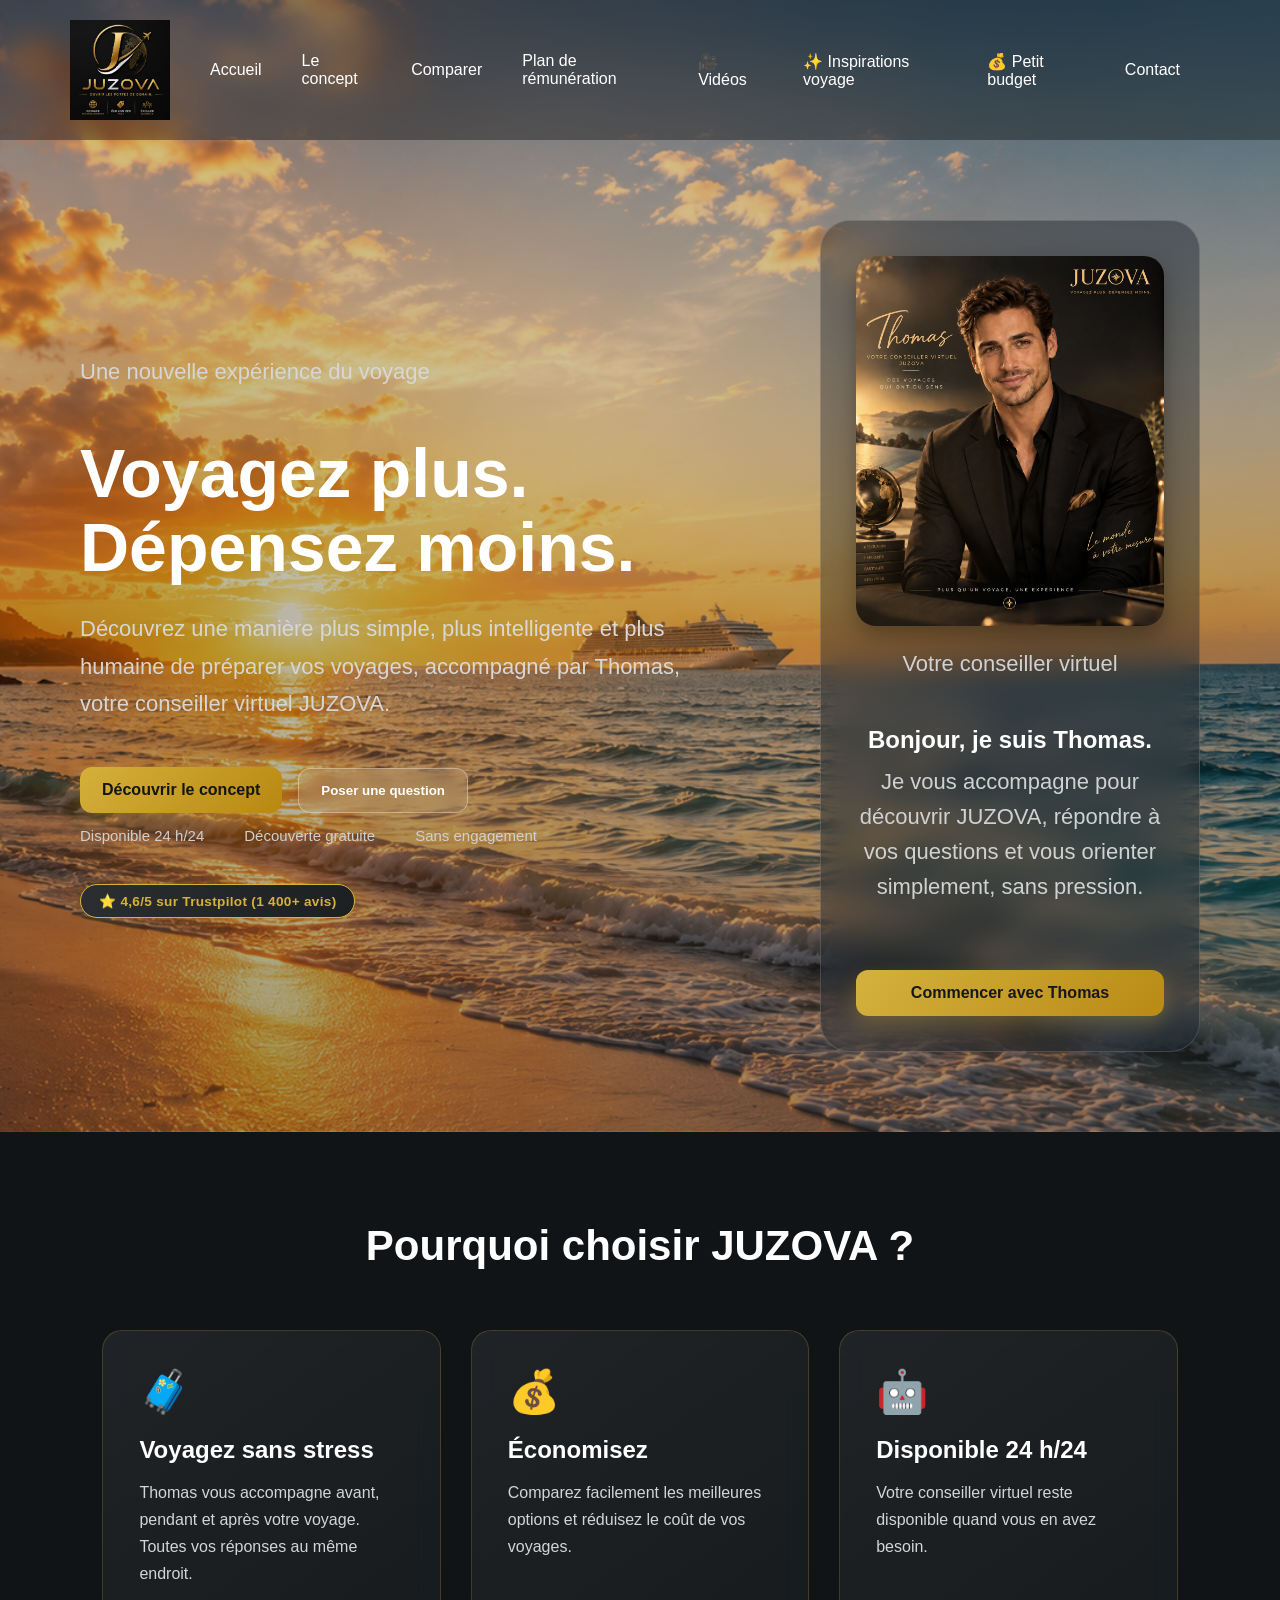
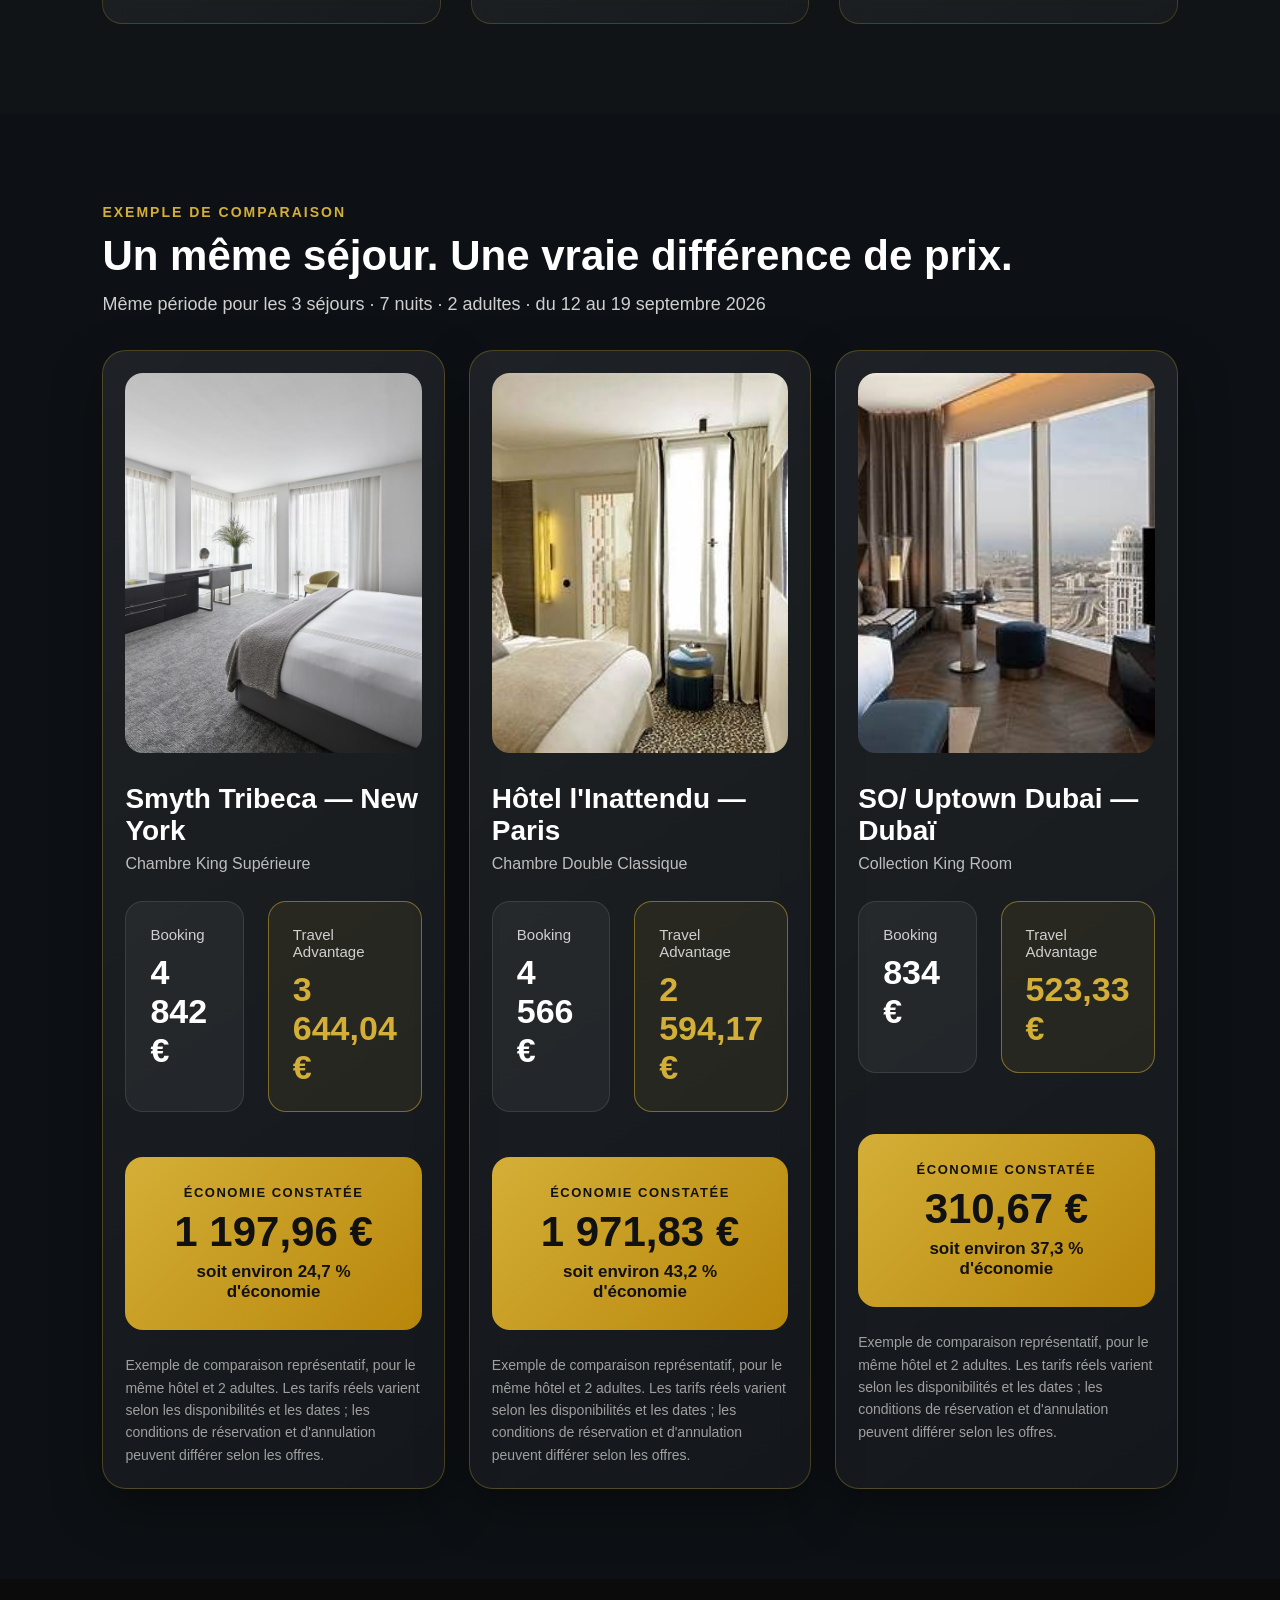
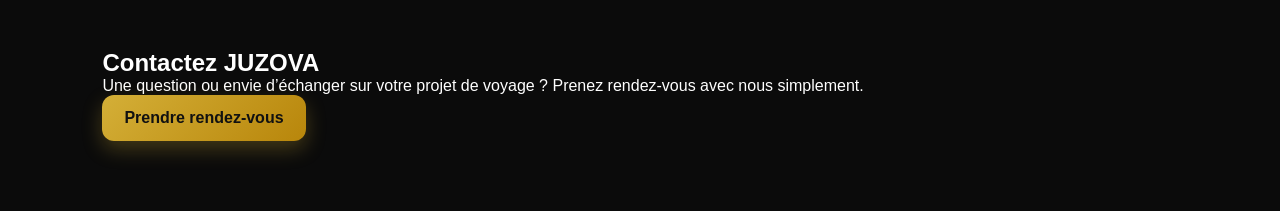
==== landing-page/index.html @ 667b7d68 "Ajout des balises Open Graph pour l'apercu de partage Facebook" ====
<!DOCTYPE html>
<html lang="fr">
<head>
    <!-- Google tag (gtag.js) -->
<script async src="https://www.googletagmanager.com/gtag/js?id=G-Z3J2927ZEP"></script>
<script>
  window.dataLayer = window.dataLayer || [];
  function gtag(){dataLayer.push(arguments);}
  gtag('js', new Date());

  gtag('config', 'G-DHFM094N8D');
</script>
    <meta charset="UTF-8">
    <meta name="viewport" content="width=device-width, initial-scale=1.0">

    <title>JUZOVA — Voyagez plus, dépensez moins</title>

    <meta
        name="description"
        content="Découvrez une nouvelle façon de voyager avec JUZOVA et Thomas, votre conseiller virtuel."
    >

    <!-- Aperçu de partage (Facebook, WhatsApp, Messenger...) -->
    <meta property="og:type" content="website">
    <meta property="og:title" content="JUZOVA — Voyagez plus, dépensez moins">
    <meta property="og:description" content="Découvrez une nouvelle façon de voyager avec JUZOVA et Thomas, votre conseiller virtuel.">
    <meta property="og:url" content="https://vincent-juzova-oss.github.io/juzova-landing/landing-page/">
    <meta property="og:image" content="https://vincent-juzova-oss.github.io/juzova-landing/landing-page/thomas.png">
    <meta property="og:image:width" content="1145">
    <meta property="og:image:height" content="1374">
    <meta property="og:locale" content="fr_FR">
    <meta name="twitter:card" content="summary_large_image">
    <meta name="twitter:title" content="JUZOVA — Voyagez plus, dépensez moins">
    <meta name="twitter:description" content="Découvrez une nouvelle façon de voyager avec JUZOVA et Thomas, votre conseiller virtuel.">
    <meta name="twitter:image" content="https://vincent-juzova-oss.github.io/juzova-landing/landing-page/thomas.png">

    <link rel="stylesheet" href="style.css">
    
</head>

<body>

    <header class="hero">

        <div class="hero-overlay"></div>

       <nav class="navigation">
    <a class="brand" href="#" aria-label="Accueil JUZOVA">
        <img
            src="JUZO LOGO OFFICIEL.png"
            alt="Logo JUZOVA"
            class="brand-logo"
        >
    </a>

      
<ul class="nav-links">
    <li><a href="#">Accueil</a></li>
    <li><a href="#concept">Le concept</a></li>
    <li><a href="#comparatif">Comparer</a></li>
    <li>
<a href="#" id="open-remuneration">
    Plan de rémunération
</a>
    </li>
    <li>
    <a href="#" id="open-videos">
        🎥 Vidéos
    </a>
</li>
<li>
    <a href="#" id="open-inspirations">
        ✨ Inspirations voyage
    </a>
</li>
<li>
    <a href="#" id="open-petit-budget">
        💰 Petit budget
    </a>
</li>
    <li><a href="#contact">Contact</a></li>
</ul>
   
</nav>

        <main class="hero-content">

            <section class="hero-copy">
                <p class="eyebrow">Une nouvelle expérience du voyage</p>

                <h1>
                    Voyagez plus.
                    <span>Dépensez moins.</span>
                </h1>

                <p class="hero-description">
                    Découvrez une manière plus simple, plus intelligente et plus
                    humaine de préparer vos voyages, accompagné par Thomas,
                    votre conseiller virtuel JUZOVA.
                </p>

                <div class="hero-actions">
    <a href="#concept" class="button button-primary">
        Découvrir le concept
    </a>

    <button class="button button-secondary" id="open-agentova-question" type="button">
        Poser une question
    </button>
</div>
                <div class="trust-row">
                    <span>Disponible 24 h/24</span>
                    <span>Découverte gratuite</span>
                    <span>Sans engagement</span>
                    <a href="https://fr.trustpilot.com/review/mwrlife.com" target="_blank" rel="noopener" class="trustpilot-badge">⭐ 4,6/5 sur Trustpilot (1 400+ avis)</a>
                </div>
            </section>

            <aside class="thomas-card" aria-label="Présentation de Thomas">
                <div class="thomas-visual">
    <img src="thomas.png" alt="Thomas" class="thomas-photo">
</div>

                <div class="thomas-message">
                    <p class="thomas-label">Votre conseiller virtuel</p>

                    <h2>Bonjour, je suis Thomas.</h2>

                    <p>
                        Je vous accompagne pour découvrir JUZOVA, répondre à vos
                        questions et vous orienter simplement, sans pression.
                    </p>

                    <button class="thomas-button" id="open-agentova" type="button">
                        Commencer avec Thomas
                    </button>
                </div>
            </aside>

        </main>

        
       

    </header>

    <section id="decouverte" class="intro-section">
       <section class="features" id="concept">

    <h2>Pourquoi choisir JUZOVA&nbsp;?</h2>

    <div class="features-grid">

        <div class="feature-card">
            <div class="feature-icon">🧳</div>
            <h3>Voyagez sans stress</h3>
            <p>
                Thomas vous accompagne avant, pendant et après votre voyage.
                Toutes vos réponses au même endroit.
            </p>
        </div>

        <div class="feature-card">
            <div class="feature-icon">💰</div>
            <h3>Économisez</h3>
            <p>
                Comparez facilement les meilleures options
                et réduisez le coût de vos voyages.
            </p>
        </div>

        <div class="feature-card">
            <div class="feature-icon">🤖</div>
            <h3>Disponible 24 h/24</h3>
            <p>
                Votre conseiller virtuel reste disponible
                quand vous en avez besoin.
            </p>
        </div>

    </div>

</section>
    </section>

    <div class="thomas-panel" id="thomas-panel" aria-hidden="true">
        <button class="panel-close" type="button" data-close-thomas aria-label="Fermer">
            ×
        </button>

        <p class="thomas-label">Thomas · Conseiller virtuel JUZOVA</p>

        <h2>Comment puis-je vous aider ?</h2>

        <p>
            Posez votre question à Thomas, votre conseiller virtuel JUZOVA.
            Il vous répond en direct, 24 h/24, sans engagement.
        </p>

        <button class="quick-question" id="question-fonctionnement" type="button">
    Comment fonctionne JUZOVA ?
</button>

        <button class="quick-question" type="button">
            Quels sont les avantages ?
        </button>

        <button class="quick-question" type="button">
            Est-ce fait pour moi ?
        </button>
        
    </div>

    
<div class="panel-backdrop" id="panel-backdrop"></div>
<div class="thomas-workspace"></div>
<div id="agentova-chat" class="agentova-chat">
    <button id="close-agentova-chat" type="button" aria-label="Fermer le chat">×</button>
    <iframe
        src="https://widget.agentova.ai/embed/4d4d9cd8-e972-4777-a051-7121526e38db"
        title="Thomas - Conseiller JUZOVA">
    </iframe>
    

<!-- Zone d'affichage des supports visuels de Thomas -->
 <!-- Bouton support visuel Voyage -->
  <button id="show-grossiste" class="thomas-slide-trigger" type="button">
    👁 Voir l’illustration
</button>
</div>

<div id="thomas-visual" class="thomas-slide-modal">
    <button id="close-thomas-visual" type="button" aria-label="Fermer l'image">×</button>
    <img id="thomas-visual-image" src="" alt="Support visuel présenté par Thomas">
    <div id="thomas-visual-caption" class="thomas-visual-caption"></div>
    <a id="inclus-pdf-link"
   class="inclus-pdf-link"
   href="credits_voyage_points_fidelite.pdf"
   target="_blank"
   rel="noopener">
   📄 Document officiel : Points fidélité & Crédits Voyage
</a>
    <div class="thomas-visual-nav">
    <button id="thomas-visual-prev" type="button">← Précédent</button>
    <span id="thomas-visual-counter">1 / 5</span>
     <button id="thomas-visual-next" type="button">Suivant →</button>
    <div class="thomas-visual-categories">
    <button id="slides-voyage" type="button">✈️ Voyage</button>
    <button id="slides-revenus" type="button">💰 Revenus</button>
    <button id="slides-inclus" type="button">📦 Ce qui est inclus</button>
</div>
    <div id="thomas-visual-dots" class="thomas-visual-dots">
    <button class="dot active" type="button" data-slide-index="0">1</button>
<button class="dot" type="button" data-slide-index="1">2</button>
<button class="dot" type="button" data-slide-index="2">3</button>
<button class="dot" type="button" data-slide-index="3">4</button>
<button class="dot" type="button" data-slide-index="4">5</button>
<button class="dot" type="button" data-slide-index="5">6</button>
<button class="dot" type="button" data-slide-index="6">7</button>
<button class="dot" type="button" data-slide-index="7">8</button>
<button class="dot" type="button" data-slide-index="8">9</button>
<button class="dot" type="button" data-slide-index="9">10</button>
<button class="dot" type="button" data-slide-index="10">11</button>
<button class="dot" type="button" data-slide-index="11">12</button>
</div>
   
</div>
</div>

</div> <!-- fin thomas-workspace -->

<section id="comparatif" class="comparison-section">
    <div class="comparison-container">

        <p class="comparison-kicker">EXEMPLE DE COMPARAISON</p>
        <h2>Un même séjour. Une vraie différence de prix.</h2>
        <p class="comparison-intro">
 Même période pour les 3 séjours · 7 nuits · 2 adultes · du 12 au 19 septembre 2026
        </p>
<div class="comparison-grid">
        <div class="comparison-card">
<img src="smtyh-tribeca-hd.jpg" alt="Chambre Superior King du Smyth Tribeca à New York" class="comparison-image">
            <div class="comparison-hotel">
                <h3>Smyth Tribeca — New York</h3>
                <p>Chambre King Supérieure</p>
            </div>

            <div class="comparison-prices">

                <div class="price-box">
                    <span>Booking</span>
                    <strong>4 842 €</strong>
                </div>

                <div class="price-box travel-advantage">
                    <span>Travel Advantage</span>
                    <strong>3 644,04 €</strong>
                </div>

            </div>

            <div class="comparison-saving">
                <span>ÉCONOMIE CONSTATÉE</span>
                <strong>1 197,96 €</strong>
                <p>soit environ 24,7 % d'économie</p>
            </div>

            <p class="comparison-note">
                Exemple de comparaison représentatif, pour le même hôtel et
                2 adultes. Les tarifs réels varient selon les disponibilités
                et les dates ; les conditions de réservation et d'annulation
                peuvent différer selon les offres.
            </p>

        </div>
        <div class="comparison-card">
<img src="hotel-inattendu-paris.jpg" alt="Chambre Double Classique de l'Hôtel l'Inattendu à Paris" class="comparison-image">
            <div class="comparison-hotel">
                <h3>Hôtel l'Inattendu — Paris</h3>
<p>Chambre Double Classique</p>
            </div>

            <div class="comparison-prices">

                <div class="price-box">
                    <span>Booking</span>
                    <strong>4 566 €</strong>
                </div>

                <div class="price-box travel-advantage">
                    <span>Travel Advantage</span>
                    <strong>2 594,17 €</strong>
                </div>

            </div>

            <div class="comparison-saving">
                <span>ÉCONOMIE CONSTATÉE</span>
                <strong>1 971,83 €</strong>
<p>soit environ 43,2 % d'économie</p>
            </div>

            <p class="comparison-note">
                Exemple de comparaison représentatif, pour le même hôtel et
                2 adultes. Les tarifs réels varient selon les disponibilités
                et les dates ; les conditions de réservation et d'annulation
                peuvent différer selon les offres.
            </p>

        </div>
    
    <div class="comparison-card">

            <div class="comparison-hotel">
                <img src="so-uptown-dubai.jpg" alt="Collection King Room du SO/ Uptown Dubai à Dubaï" class="comparison-image">
            <h3>SO/ Uptown Dubai — Dubaï</h3>
<p>Collection King Room</p>
            </div>

            <div class="comparison-prices">

                <div class="price-box">
                    <span>Booking</span>
                    <strong>834 €</strong>
                </div>

                <div class="price-box travel-advantage">
                    <span>Travel Advantage</span>
                    <strong>523,33 €</strong>
                </div>

            </div>

            <div class="comparison-saving">
                <span>ÉCONOMIE CONSTATÉE</span>
                <strong>310,67 €</strong>
<p>soit environ 37,3 % d'économie</p>
            </div>

            <p class="comparison-note">
                Exemple de comparaison représentatif, pour le même hôtel et
                2 adultes. Les tarifs réels varient selon les disponibilités
                et les dates ; les conditions de réservation et d'annulation
                peuvent différer selon les offres.
            </p>

        </div>
        </div>
</section>
<section id="contact" class="contact-section">
    <h2>Contactez JUZOVA</h2>

    <p>
        Une question ou envie d’échanger sur votre projet de voyage ?
        Prenez rendez-vous avec nous simplement.
    </p>

    <a href="https://calendar.app.google/DG9ZLn327Crxk7m77"
   class="button button-primary"
   target="_blank">
    Prendre rendez-vous
</a>
    
    
</section>
<!-- Fenêtre Plan de rémunération -->
<div id="remuneration-modal" class="remuneration-modal">
    <div class="remuneration-window">

        <button
            id="close-remuneration"
            class="remuneration-close"
            type="button"
            aria-label="Fermer le plan de rémunération">
            ×
        </button>

        <iframe
            src="plan-remuneration.pdf"
            title="Plan de rémunération JUZOVA">
        </iframe>

    </div>
</div>
<!-- Fenêtre Vidéos -->
<div id="videos-modal" class="videos-modal">
    <div class="videos-window">

        <button
            id="close-videos"
            class="videos-close"
            type="button"
            aria-label="Fermer les vidéos">
            ×
        </button>

        <h2>🎥 Vidéos</h2>
        
<p class="videos-intro">
    Vous préférez découvrir notre univers en vidéo ?
    Retrouvez ici plusieurs présentations pour mieux comprendre
    JUZOVA, Travel Advantage et les différentes possibilités proposées.
</p>
     <div class="videos-content">

<div class="video-cards">

   <div class="video-card-choice"
     onclick="window.open('https://www.m6.fr/un-jour-un-doc-p_22196/les-nouveaux-rois-des-vacances-a-prix-casses-c_13173486', '_blank')">

    <div class="video-thumbnail">
        ▶
    </div>

    <h3>📺 Reportage M6 – Les nouveaux rois des vacances à prix cassés</h3>

    <p>
        Découvrez le reportage officiel consacré notamment à Travel Advantage.<br><br>
        <strong>Passages à regarder :</strong><br>
        ⏱️ 4:30 → 9:00<br>
        ⏱️ 17:00 → 23:00<br>
        ⏱️ 30:30 → 35:20<br><br>
        ▶ Cliquez ici pour voir le reportage officiel sur M6+
    </p>

</div>

    <div class="video-card-choice youtube-card" data-youtube="L9Ee-eUuf28">

        <div class="video-thumbnail">
            ▶
        </div>

        <h3>👤 MWR Life — Travel Advantage par Vincent</h3>

        <p>
            Découvrez MWR Life, Travel Advantage
            et le concept présenté par Vincent.
        </p>

    </div>
    <div class="video-card-choice youtube-card"
     data-youtube="eQ6_47xeXMw">

    <div class="video-thumbnail">
        ▶
    </div>

    <h3>📺 Travel Advantage sur BFM Business</h3>

    <p>
        Découvrez Travel Advantage présenté sur BFM Business
        par notre vice-président français.
    </p>

    

</div>

</div>

</div>

    </div>
</div>

<!-- =========================
     FENÊTRE INSPIRATIONS VOYAGE
========================= -->

<div id="inspirations-modal" class="inspirations-modal">

    <div class="inspirations-window">

        <button
            id="close-inspirations"
            class="inspirations-close"
            type="button"
            aria-label="Fermer les inspirations">
            ×
        </button>

        <h2>✨ Inspirations voyage <span class="inspirations-prix-info">— Tous les prix sont pour 2 personnes</span></h2>

        <p class="inspirations-intro">
            Et si votre prochain voyage commençait ici ?
            Découvrez des destinations d'exception et imaginez
            jusqu'où vos prochaines vacances pourraient vous emmener.
            <br><em>Exemples de comparaisons représentatifs ; les tarifs réels varient selon les disponibilités et les dates.</em>
        </p>

        <div class="inspirations-content">

            <div class="destinations-grid">
              <div class="destination-card">

    <img
        src="bali-padma-resort.jpg"
        alt="Padma Resort Ubud à Bali"
        class="destination-image"
    >

    <div class="destination-info">

        <h3>🌴 Bali — Indonésie</h3>

        <h4>Padma Resort Ubud ★★★★★</h4>

        <p class="comparison-dates">
            7 nuits • 2 adultes • 12 au 19 septembre 2026
        </p>

        <div class="price-comparison">

            <div class="public-price">
                <span>Booking</span>
                <strong>2 173 €</strong>
            </div>

            <div class="member-price">
                <span>Travel Advantage</span>
                <strong>1 882,13 €</strong>
            </div>

        </div>

        <div class="saving">
            ✨ Vous économisez
            <strong>290,87 €</strong>
            <span>soit 13,4 %</span>
        </div>

    </div>

</div>
              <div class="destination-card">

    <img
        src="cancun-occidental-tucancun.jpg"
       alt="Occidental Tucancún All Inclusive à Cancún"
        class="destination-image"
    >

    <div class="destination-info">

        <h3>🌴 Cancún — Mexique</h3>

       <h4>Occidental Tucancún All Inclusive ★★★★</h4>

        <p class="comparison-dates">
            7 nuits • 2 adultes • 12 au 19 septembre 2026
        </p>

        <div class="price-comparison">

            <div class="public-price">
                <span>Booking</span>
                <strong>2 496 €</strong>
            </div>

            <div class="member-price">
                <span>Travel Advantage</span>
                <strong>1 534,06 €</strong>
            </div>

        </div>

        <div class="saving">
            ✨ Vous économisez
            <strong>961,94 €</strong>
            <span>soit 38,5 %</span>
        </div>

    </div>

</div>
   <div class="destination-card">

    <img
        src="ibiza-thb-ocean-beach.jpg"
       alt="THB Ocean Beach Adults Only à Ibiza"
        class="destination-image"
    >

    <div class="destination-info">

        <h3>🌴 Ibiza — Espagne</h3>

       <h4>THB Ocean Beach — Adults Only ★★★★</h4>

        <p class="comparison-dates">
            7 nuits • 2 adultes • 12 au 19 septembre 2026
        </p>

        <div class="price-comparison">

            <div class="public-price">
                <span>Booking</span>
                <strong>2 360 €</strong>
            </div>

            <div class="member-price">
                <span>Travel Advantage</span>
                <strong>1 922,05 €</strong>
            </div>

        </div>

        <div class="saving">
            ✨ Vous économisez
            <strong>437,95 €</strong>
<span>soit 18,6 %</span>
        </div>

    </div>

</div>
<div class="destination-card">

    <img
       src="istanbul-glk-premier.jpg"
       alt="GLK PREMIER Regency Suites & Spa à Istanbul"
        class="destination-image"
    >

    <div class="destination-info">

      <h3>🕌 Istanbul — Turquie</h3>
       
<h4>GLK PREMIER Regency Suites & Spa — Special Class</h4>
        <p class="comparison-dates">
            7 nuits • 2 adultes • 12 au 19 septembre 2026
        </p>

        <div class="price-comparison">

            <div class="public-price">
                <span>Booking</span>
                <strong>4 638 €</strong>
            </div>

            <div class="member-price">
                <span>Travel Advantage</span>
                <strong>1 452,06 €</strong>
            </div>

        </div>

        <div class="saving">
            ✨ Vous économisez
            <strong>3 185,94 €</strong>
<span>soit 68,7 %</span>
        </div>

    </div>

</div>

<div class="destination-card">

    <img
       src="maldives-barefoot-eco.jpg"
       alt="The Barefoot Eco Hotel aux Maldives"
        class="destination-image"
    >

    <div class="destination-info">

      <h3>🏝️ Maldives</h3>
       
<h4>The Barefoot Eco Hotel ★★★★</h4>
        <p class="comparison-dates">
            7 nuits • 2 adultes • 12 au 19 septembre 2026
        </p>

        <div class="price-comparison">

            <div class="public-price">
                <span>Booking</span>
                <strong>1 725 €</strong>
            </div>

            <div class="member-price">
                <span>Travel Advantage</span>
                <strong>751,02 €</strong>
            </div>

        </div>

        <div class="saving">
            ✨ Vous économisez
            <strong>973,98 €</strong>
<span>soit 56,5 %</span>
        </div>

    </div>

</div>
<div class="destination-card">

    <img
      src="marrakech-dar-anika.jpg"
       alt="Riad Dar Anika à Marrakech"
        class="destination-image"
    >

    <div class="destination-info">

      <h3>🌴 Marrakech — Maroc</h3>
       
<h4>Riad Dar Anika ★★★★★</h4>
        <p class="comparison-dates">
            7 nuits • 2 adultes • 12 au 19 septembre 2026
        </p>

        <div class="price-comparison">

            <div class="public-price">
                <span>Booking</span>
                <strong>2 359 €</strong>
            </div>

            <div class="member-price">
                <span>Travel Advantage</span>
                <strong>1 545,06 €</strong>
            </div>

        </div>

        <div class="saving">
            ✨ Vous économisez
            <strong>813,94 €</strong>
<span>soit 34,5 %</span>
        </div>

    </div>

</div>
<div class="destination-card">

    <img
      src="miami-andaz.jpg"
       alt="Andaz Miami Beach Resort & Spa"
        class="destination-image"
    >

    <div class="destination-info">

      <h3>🌴 Miami — États-Unis</h3>
       
<h4>Andaz Miami Beach Resort & Spa ★★★★★</h4>
        <p class="comparison-dates">
            7 nuits • 2 adultes • 12 au 19 septembre 2026
        </p>

        <div class="price-comparison">

            <div class="public-price">
                <span>Booking</span>
                <strong>2 818 €</strong>
            </div>

            <div class="member-price">
                <span>Travel Advantage</span>
                <strong>1 282,06 €</strong>
            </div>

        </div>

        <div class="saving">
            ✨ Vous économisez
            <strong>1 535,94 €</strong>
    <span>soit 54,5 %</span>
        </div>

    </div>

</div>
<div class="destination-card">

    <img
     
    src="mykonos-pelican-bay-hotel.jpg"
    alt="Pelican Bay Hotel Mykonos"
    class="destination-image"
>

    <div class="destination-info">

      <h3>🏝️ Mykonos — Grèce</h3>
       
<h4>Pelican Bay Hotel ★★★★</h4>
        <p class="comparison-dates">
            7 nuits • 2 adultes • 12 au 19 septembre 2026
        </p>

        <div class="price-comparison">

            <div class="public-price">
                <span>Booking</span>
                <strong>2 175 €</strong>
            </div>

            <div class="member-price">
                <span>Travel Advantage</span>
                <strong>1 282,05 €</strong>
            </div>

        </div>

        <div class="saving">
            ✨ Vous économisez
            <strong>892,95 €</strong>
    <span>soit 41,1 %</span>
        </div>

    </div>

</div>
<div class="destination-card">

    <img
     
   src="santorin-horizon-resort.jpg"
    alt="Horizon Resort Santorin"
    class="destination-image"
>

    <div class="destination-info">

      <h3>🏝️ Santorin — Grèce</h3>
       
<h4>Horizon Resort ★★★</h4>
        <p class="comparison-dates">
            7 nuits • 2 adultes • 12 au 19 septembre 2026
        </p>

        <div class="price-comparison">

            <div class="public-price">
                <span>Booking</span>
                <strong>1 065 €</strong>
            </div>

            <div class="member-price">
                <span>Travel Advantage</span>
                <strong>531,02 €</strong>
            </div>

        </div>

        <div class="saving">
            ✨ Vous économisez
            <strong>533,98 €</strong>
<span>soit 50,1 %</span>
        </div>

    </div>

</div>
<div class="destination-card">

    <img
     
   src="seychelles-savoy.jpg"
    alt="Savoy Seychelles Resort & Spa à Beau Vallon, Mahé"

    class="destination-image"
>

    <div class="destination-info">

      <h3>🌴 Seychelles – Beau Vallon</h3>
       
<h4>Savoy Seychelles Resort & Spa ★★★★★</h4>
        <p class="comparison-dates">
            7 nuits • 2 adultes • 12 au 19 septembre 2026
        </p>

        <div class="price-comparison">

            <div class="public-price">
                <span>Booking</span>
                <strong> 3 276 €</strong>
            </div>

            <div class="member-price">
                <span>Travel Advantage</span>
                <strong>2 540,06 €</strong>
            </div>

        </div>

        <div class="saving">
            ✨ Vous économisez
            <strong>735,94 €</strong>
<span>soit 22,5 %</span>
        </div>

    </div>

</div>
<div class="destination-card">

    <img
     
   src="sydney-ovolo-woolloomooloo.jpg"
alt="Ovolo Sydney Woolloomooloo, a Wyndham Hotel à Sydney en Australie"

    class="destination-image"
>

    <div class="destination-info">

      <h3> 🌴 Sydney – Australie</h3>
       
<h4>Ovolo Sydney Woolloomooloo, a Wyndham Hotel ★★★★★</h4>
        <p class="comparison-dates">
            7 nuits • 2 adultes • 12 au 19 septembre 2026
        </p>

        <div class="price-comparison">

            <div class="public-price">
                <span>Booking</span>
                <strong> 2 256 €</strong>
            </div>

            <div class="member-price">
                <span>Travel Advantage</span>
                <strong>1 649,05 €</strong>
            </div>

        </div>

        <div class="saving">
            ✨ Vous économisez
            <strong>606,95 €</strong>
<span>soit 26,9 %</span>
        </div>

    </div>

</div>
<div class="destination-card">

    <img
     
  src="phuket-dinso-resort.jpg"
alt="Dinso Resort & Villas Phuket, Vignette Collection by IHG à Patong, Phuket"


    class="destination-image"
>

    <div class="destination-info">

      <h3>🌴 Phuket – Thaïlande</h3>
       
<h4>Dinso Resort & Villas Phuket, Vignette Collection by IHG ★★★★★</h4>
        <p class="comparison-dates">
            7 nuits • 2 adultes • 12 au 19 septembre 2026
        </p>

        <div class="price-comparison">

            <div class="public-price">
                <span>Booking</span>
                <strong> 1 708 €</strong>
            </div>

            <div class="member-price">
                <span>Travel Advantage</span>
                <strong>1 228,06 €</strong>
            </div>

        </div>

        <div class="saving">
            ✨ Vous économisez
            <strong>479,94 €</strong>
<span>soit 28,1 %</span>
        </div>

    </div>

</div>
<div class="destination-card">

    <img
     
  src="tokyo-new-otani.jpg"
alt="Hotel New Otani Tokyo The Main à Tokyo"


    class="destination-image"
>

    <div class="destination-info">

   <h3>🌴 Tokyo – Japon</h3>

<h4>Hotel New Otani Tokyo The Main ★★★★★</h4>
        <p class="comparison-dates">
            7 nuits • 2 adultes • 12 au 19 septembre 2026
        </p>

        <div class="price-comparison">

            <div class="public-price">
                <span>Booking</span>
                <strong> 2 204 €</strong>
            </div>

            <div class="member-price">
                <span>Travel Advantage</span>
                <strong>1 651,05 €</strong>
            </div>

        </div>

        <div class="saving">
            ✨ Vous économisez
            <strong>552,95 €</strong>
<span>soit 25,09 %</span>
        </div>

    </div>

</div>
<div class="destination-card">

    <img
    src="venise-ca-bonfadini.jpg"
    alt="Ca' Bonfadini Historic Experience à Venise"
    class="destination-image"
>

<div class="destination-info">

    <h3>🌴 Venise – Italie</h3>

    <h4>Ca' Bonfadini Historic Experience ★★★★★</h4>
        <p class="comparison-dates">
            7 nuits • 2 adultes • 12 au 19 septembre 2026
        </p>

        <div class="price-comparison">

            <div class="public-price">
                <span>Booking</span>
                <strong>4 847 €</strong>
            </div>

            <div class="member-price">
                <span>Travel Advantage</span>
                <strong>4 300,06 €</strong>
            </div>

        </div>

        <div class="saving">
            ✨ Vous économisez
            <strong>546,94 €</strong>
<span>soit 11,28 %</span>
        </div>

    </div>

</div>
            </div>

        </div>

    </div>

</div>
<!-- =========================
     FENÊTRE PETIT BUDGET
========================= -->
<div id="petit-budget-modal" class="inspirations-modal">
    <div class="inspirations-window">
        <button
    id="close-petit-budget"
    class="inspirations-close"
    type="button"
    aria-label="Fermer Petit budget">
    ✕
</button>
<h2>💰 Petit budget <span class="inspirations-prix-info">— Tous les prix sont pour 2 personnes</span></h2>

<p class="inspirations-intro">
    Voyager avec un petit budget, c'est possible.
    Découvrez des exemples concrets pour partir, profiter et maîtriser vos dépenses.
    <br><em>Exemples de comparaisons représentatifs ; les tarifs réels varient selon les disponibilités et les dates.</em>
</p>
<div class="destinations-grid">
<div class="destination-card">

    <img
     
  src="tirana-grand-hotel.jpg"
alt="Grand Hotel & Spa Tirana à Tirana"


    class="destination-image"
>

    <div class="destination-info">

   <h3>🌴 Tirana – Albanie</h3>
       
<h4>Grand Hotel & Spa Tirana ★★★★</h4>
        <p class="comparison-dates">
            7 nuits • 2 adultes • 5 au 12 septembre 2026
        </p>

        <div class="price-comparison">

            <div class="public-price">
                <span>Booking</span>
                <strong> 952 €</strong>
            </div>

            <div class="member-price">
                <span>Travel Advantage</span>
                <strong>668,40 €</strong>
            </div>

        </div>

        <div class="saving">
            ✨ Vous économisez
            <strong>283,60 €</strong>
<span>soit 29,79 %</span>
        </div>

    </div>

</div>
<div class="destination-card">

    <img
     
 src="zagreb-hotel-slisko.jpg"
alt="Hotel Sliško à Zagreb"

    class="destination-image"
>

    <div class="destination-info">

   <h3>🌴 Zagreb – Croatie</h3>
       
<h4>Hotel Sliško ★★★</h4>

        <p class="comparison-dates">
             7 nuits • 2 adultes • 10 au 17 octobre 2026
        </p>

        <div class="price-comparison">

            <div class="public-price">
                <span>Booking</span>
                <strong> 881 €</strong>
            </div>

            <div class="member-price">
                <span>Travel Advantage</span>
                <strong>650,74 €</strong>
            </div>

        </div>

        <div class="saving">
            ✨ Vous économisez
            <strong>230,26 €</strong>
<span>soit 26,14 %</span>
        </div>

    </div>

</div>
<div class="destination-card">

    <img
     
 src="madrid-hostal-matheu.jpg"
alt="Hostal Matheu à Madrid"

    class="destination-image"
>

    <div class="destination-info">

   <h3>🌴 Madrid – Espagne</h3>
       
<h4>Hostal Matheu ★★</h4>


        <p class="comparison-dates">
             7 nuits • 2 adultes • 5 au 12 septembre 2026
        </p>

        <div class="price-comparison">

            <div class="public-price">
                <span>Booking</span>
                <strong> 1 248 €</strong>
            </div>

            <div class="member-price">
                <span>Travel Advantage</span>
                <strong>894,43 €</strong>
            </div>

        </div>

        <div class="saving">
            ✨ Vous économisez
            <strong>353,57 €</strong>
<span>soit 28,33 %</span>
        </div>

    </div>

</div>
<div class="destination-card">

    <img
     
 src="athenes-penthouse.jpg"
alt="Athens Penthouse à Athènes"

    class="destination-image"
>

    <div class="destination-info">

   <h3>🌴 Athènes – Grèce</h3>
       
<h4>Athens Penthouse ★★★★</h4>


        <p class="comparison-dates">
             7 nuits • 2 adultes • 5 au 12 septembre 2026
        </p>

        <div class="price-comparison">

            <div class="public-price">
                <span>Booking</span>
                <strong> 1 051 €</strong>
            </div>

            <div class="member-price">
                <span>Travel Advantage</span>
                <strong>755,48 €</strong>
            </div>

        </div>

        <div class="saving">
            ✨ Vous économisez
            <strong>295,52 €</strong>
<span>soit 28,12 %</span>
        </div>

    </div>

</div>
<div class="destination-card">

    <img
     
 src="tunis-business-hotel.jpg"
alt="Business Hotel Tunis à Tunis"

    class="destination-image"
>

    <div class="destination-info">

   <h3>🌴 Tunis – Tunisie</h3>
       
<h4>Business Hotel Tunis ★★★★</h4>


        <p class="comparison-dates">
             7 nuits • 2 adultes • 5 au 12 septembre 2026
        </p>

        <div class="price-comparison">

            <div class="public-price">
                <span>Booking</span>
                <strong>  834 €</strong>
            </div>

            <div class="member-price">
                <span>Travel Advantage</span>
                <strong>538,85 €</strong>
            </div>

        </div>

        <div class="saving">
            ✨ Vous économisez
            <strong>295,15 €</strong>
<span>soit 35,39 %</span>
        </div>

    </div>

</div>
<div class="destination-card">

    <img
     
 src="ankara-gold-hotel.jpg"
    alt="Ankara Gold Hotel à Ankara"

    class="destination-image"
>

    <div class="destination-info">

   <h3>🌴 Ankara – Turquie</h3>
       
<h4>Ankara Gold Hotel ★★★</h4>


        <p class="comparison-dates">
             7 nuits • 2 adultes • 5 au 12 septembre 2026
        </p>

        <div class="price-comparison">

            <div class="public-price">
                <span>Booking</span>
                <strong>  762 €</strong>
            </div>

            <div class="member-price">
                <span>Travel Advantage</span>
                <strong>421,08 €</strong>
            </div>

        </div>

        <div class="saving">
            ✨ Vous économisez
            <strong>340,92 €</strong>
<span>soit 44,74 %</span>
        </div>

    </div>

</div>


<script src="script.js"></script>
</body>
</html>
---- landing-page/style.css ----
*{
    margin:0;
    padding:0;
    box-sizing:border-box;
}

html{
    scroll-behavior:smooth;
}

body{
    font-family:Arial, Helvetica, sans-serif;
    background:#0b0b0b;
    color:white;
    overflow-x:hidden;
}

/* NAVBAR */

.navigation{
    position:fixed;
    top:0;
    left:0;
right:0;
padding: 20px 100px 20px 70px;
box-sizing:border-box;
    display:flex;
    justify-content: flex-start;
gap: 40px;
    align-items:center;
    z-index:1000;
    background:rgba(0,0,0,.35);
    backdrop-filter:blur(15px);
}
  .nav-links{
    flex: 1;
    display: flex;
    justify-content: center;
}
.logo{
    font-size:30px;
    font-weight:bold;
    letter-spacing:4px;
}

nav ul{
    display:flex;
    list-style:none;
    gap:40px;
    align-items:center;
}

nav a{
    color:white;
    text-decoration:none;
    transition:.3s;
}

nav a:hover{
    color:#d4af37;
}

/* HERO */

.hero{

    min-height:100vh;

    display:flex;
    justify-content:space-between;
    align-items:center;

    padding:220px 80px 80px;

    background:

linear-gradient(
    rgba(20,15,5,.15),
    rgba(20,15,5,.40)
),
url("hero-background.png");
background-size:cover;
background-position:center;
    position: relative;
overflow: hidden;
}




.hero::after{
    content:"";
    position:absolute;
    inset:0;
    pointer-events:none;

    background:
        radial-gradient(
            circle at 50% 42%,
            rgba(255,190,90,.18) 0%,
            rgba(255,190,90,0) 45%
        ),
        linear-gradient(
            to bottom,
            rgba(0,0,0,0) 45%,
            rgba(18,55,70,.18) 100%
        );

    mix-blend-mode:screen;
    z-index:1;

}
.hero-content{
    display:flex;
    justify-content:space-between;
    align-items:center;
    width:100%;
    gap:60px;
}

.hero-copy{
    flex:1;
    max-width:650px;
}

.hero h1{

    font-size:68px;

    line-height:1.1;

    margin-bottom:25px;

}

.hero p{

    font-size:22px;

    color:#d5d5d5;

    line-height:1.7;

    margin-bottom:45px;

}

.buttons{

    display:flex;

    gap:20px;

}

.btn{

    padding:18px 35px;

    border-radius:50px;

    text-decoration:none;

    transition:.3s;

    font-weight:bold;

}

.btn-gold{

    background:#d4af37;

    color:black;

}

.btn-gold:hover{

    transform:translateY(-3px);

}

.btn-white{

    border:2px solid white;

    color:white;

}

.btn-white:hover{

    background:white;

    color:black;

}

/* THOMAS */

.thomas-card{

    width:380px;

   background: rgba(18, 25, 35, 0.40);

    backdrop-filter:blur(15px);

    border: 1px solid rgba(255,255,255,.15);

    border-radius:30px;

    padding:35px;

    text-align:center;

}

.avatar{

    width:120px;
    height:120px;
    border-radius:50%;
    object-fit:cover;
    display:block;
    margin:0 auto 20px;
    border:3px solid #d4af37;
    box-shadow:0 0 20px rgba(212,175,55,.35);

}

.thomas-card h2{

    margin-bottom:10px;

}

.thomas-card p{

    color:#d0d0d0;

    line-height:1.6;

}

/* TRUST */

.trust-row {
    display: flex;
    align-items: center;
    flex-wrap: wrap;
    gap: 40px;
    margin-top: 14px;
    font-size: 15px;
    color: #cfcfcf;
}

.brand-logo{
    height:100px;
    width:auto;
    display:block;
}
.thomas-photo{
    width:100%;
    height:auto;
    object-fit:contain;
    object-position: center top;
    border-radius:20px;
    display:block;
    margin-bottom:20px;
    box-shadow:0 10px 25px rgba(0,0,0,.35);
}.hero-actions{
    display:flex;
    gap:16px;
    align-items:center;
    margin-top:28px;
}

.button{
    display:inline-flex;
    align-items:center;
    justify-content:center;
    padding:14px 22px;
    border-radius:12px;
    font-weight:600;
    text-decoration:none;
    cursor:pointer;
    transition:transform .2s ease, box-shadow .2s ease, background .2s ease;
}

.button-primary{
    background:linear-gradient(135deg, #d4af37, #b8860b);
    color:#111;
    border:none;
    box-shadow:0 8px 20px rgba(212,175,55,.28);
}

.button-secondary{
    background:rgba(255,255,255,.08);
    color:#fff;
    border:1px solid rgba(255,255,255,.35);
    backdrop-filter:blur(8px);
}

.button:hover{
    transform:translateY(-2px);
}   .thomas-button{
    width:100%;
    margin-top:20px;
    padding:14px 20px;
    border:none;
    border-radius:12px;
    background:linear-gradient(135deg,#d4af37,#b8860b);
    color:#111;
    font-size:16px;
    font-weight:700;
    cursor:pointer;
    transition:all .25s ease;
    box-shadow:0 8px 20px rgba(212,175,55,.28);
}

.thomas-button:hover{
    transform:translateY(-2px);
    box-shadow:0 12px 28px rgba(212,175,55,.35);
}
/* ==========================
   SECTION POURQUOI JUZOVA
========================== */

.features{
    background:#101417;
    padding:90px 8%;
}

.features h2{
    text-align:center;
    color:#fff;
    font-size:42px;
    margin-bottom:60px;
}

.features-grid{
    display:grid;
    grid-template-columns:repeat(3,1fr);
    gap:30px;
}

.feature-card{
    background:linear-gradient(
        145deg,
        rgba(255,255,255,.07),
        rgba(255,255,255,.03)
    );
    backdrop-filter:blur(12px);
    border:1px solid rgba(212,175,55,.22);
    border-radius:20px;
    padding:36px;
    transition:transform .3s ease,
               box-shadow .3s ease,
               border-color .3s ease;
}






.feature-icon{
    font-size:42px;
    margin-bottom:20px;
}

.feature-card h3{
    color:#fff;
    margin-bottom:15px;
    font-size:24px;
}

.feature-card p{
    color:#d5d5d5;
    line-height:1.7;
}/* ==========================
   THOMAS PANEL
========================== */

.thomas-panel{
    background:#0f1418;
    border-top:1px solid rgba(255,255,255,.08);
    text-align:center;
    position: fixed;
top: 0;
right: -420px;
width:420px;
box-sizing:border-box;
padding:90px 40px;
overflow-y:auto;
height: 100vh;
z-index: 2000;
transition: right .3s ease;
}
.thomas-panel.open{
    right: 0;
}



.thomas-panel h2{
    font-size:42px;
    color:#fff;
    margin-bottom:20px;
}

.thomas-panel p{
    color:#d7d7d7;
    font-size:18px;
    line-height:1.8;
    margin-bottom:35px;
}

.thomas-panel .button{
    display:inline-block;
    padding:16px 28px;
    border-radius:14px;
    background:linear-gradient(135deg,#d4af37,#b8860b);
    color:#111;
    font-weight:700;
    text-decoration:none;
    transition:.3s;
}

.thomas-panel .button:hover{
    transform:translateY(-3px);
    box-shadow:0 15px 35px rgba(212,175,55,.35);
}
.panel-close{
    display:block;
}


.quick-question{
    display:inline-flex;
    align-items:center;
    justify-content:center;
    margin:8px;
    padding:14px 20px;
    border:1px solid rgba(212,175,55,.45);
    border-radius:12px;
    background:rgba(255,255,255,.05);
    color:#fff;
    font-weight:600;
    cursor:pointer;
    transition:.25s ease;
}

.quick-question:hover{
    transform:translateY(-3px);
    background:linear-gradient(135deg,#d4af37,#b8860b);
    color:#111;
    box-shadow:0 12px 28px rgba(212,175,55,.25);
}

.nav-button{
    padding:12px 22px;
    background:linear-gradient(135deg,#d4af37,#b8860b);
    color:#111;
    border:none;
    border-radius:12px;
    font-weight:700;
    cursor:pointer;
    transition:.3s ease;
    box-shadow:0 8px 20px rgba(212,175,55,.30);
}

.nav-button:hover{
    transform:translateY(-2px);
    box-shadow:0 12px 28px rgba(212,175,55,.40);
}
.panel-close {
    position: absolute;
    top: 18px;
    right: 18px;

    width: 42px;
    height: 42px;

    border: none;
    border-radius: 50%;

    background: #f1f1f1;
    color: #111;

    font-size: 28px;
    font-weight: 400;
    line-height: 42px;

    text-align: center;
    cursor: pointer;

    z-index: 1000;
}

.panel-close:hover {
    background: #dddddd;
}
.quick-answer {
    position: fixed;
    top: 50%;
    left: 55%;
    transform: translate(-50%, -50%);

    width: min(650px, 85vw);
    max-height: 75vh;
    overflow-y: auto;

    padding: 40px;

    background: linear-gradient(
        145deg,
        rgba(20, 27, 32, .98),
        rgba(10, 14, 18, .98)
    );

    border: 1px solid rgba(212,175,55,.45);
    border-radius: 24px;

    text-align: left;

    box-shadow: 0 25px 70px rgba(0,0,0,.60);

    z-index: 3000;
}

.quick-answer[hidden] {
    display: none;
}

.quick-answer h3 {
    color: #d4af37;
    font-size: 22px;
    margin-bottom: 15px;
}

.quick-answer p {
    color: #e5e5e5;
    font-size: 16px;
    line-height: 1.7;
    margin-bottom: 22px;
}

.back-to-questions {
    width: 100%;
    padding: 13px 18px;

    border: 1px solid rgba(212,175,55,.45);
    border-radius: 12px;

    background: rgba(255,255,255,.06);
    color: #fff;

    font-size: 15px;
    font-weight: 600;

    cursor: pointer;
    transition: .25s ease;
}

.back-to-questions:hover {
    background: linear-gradient(135deg,#d4af37,#b8860b);
    color: #111;
    transform: translateY(-2px);
}

   .agentova-chat {
    position: absolute !important;
    display: none;
    top: 50vh !important;
    left: 61vw !important;
    transform: translate(-50%, -50%) !important;
    z-index: 3000;

    width: 400px;
    height: 600px;

    border-radius: 22px;
    overflow: visible;

    box-shadow: 0 25px 70px rgba(0, 0, 0, .55);
}

.agentova-chat iframe {
    width: 100%;
    height: 100%;
    display: block;
    border: none;
}
.contact-section {
    padding: 70px 8%;
}
#close-agentova-chat {
    position: absolute;
    top: 12px;
    right: 12px;
    z-index: 9999;

    width: 36px;
    height: 36px;
    border: none;
    border-radius: 50%;

    background: rgba(0, 0, 0, 0.65);
    color: white;
    font-size: 24px;
    line-height: 36px;
    cursor: pointer;
}
.comparison-section {
    padding: 90px 8%;
    background: #0d1115;
}

.comparison-container {
    max-width: 1400px;
    margin: 0 auto;
}

.comparison-kicker {
    color: #d4af37;
    font-size: 14px;
    font-weight: 700;
    letter-spacing: 2px;
    margin-bottom: 12px;
}

.comparison-section h2 {
    font-size: 42px;
    color: #fff;
    margin-bottom: 14px;
}

.comparison-intro {
    color: #cfcfcf;
    font-size: 18px;
    margin-bottom: 35px;
}

.comparison-card {
    background: linear-gradient(
        145deg,
        rgba(255,255,255,.07),
        rgba(255,255,255,.03)
    );

    border: 1px solid rgba(212,175,55,.28);
    border-radius: 24px;
    padding: 35px;

    box-shadow: 0 20px 50px rgba(0,0,0,.35);
}

.comparison-hotel h3 {
    font-size: 28px;
    color: #fff;
    margin-bottom: 8px;
}

.comparison-hotel p {
    color: #bdbdbd;
    margin-bottom: 28px;
}

.comparison-prices {
    display: grid;
    grid-template-columns: 1fr 1fr;
    gap: 24px;
    margin-bottom: 30px;
    margin-top: 12px;
    padding-bottom: 15px;
}

.price-box {
    padding: 24px;
    min-height: 135px;
    border-radius: 18px;
    background: rgba(255,255,255,.05);
    border: 1px solid rgba(255,255,255,.10);
}

.price-box span {
    display: block;
    color: #cfcfcf;
    font-size: 15px;
    margin-bottom: 10px;
}

.price-box strong {
    font-size: 34px;
    color: #fff;
}

.price-box.travel-advantage {
    border-color: rgba(212,175,55,.50);
    background: rgba(212,175,55,.08);
}

.price-box.travel-advantage strong {
    color: #d4af37;
}

.comparison-saving {
    text-align: center;
    padding: 28px;
    margin-bottom: 24px;
    margin-top: 24px;

    border-radius: 18px;
    background: linear-gradient(135deg, #d4af37, #b8860b);
    color: #111;
}

.comparison-saving span {
    display: block;
    font-size: 13px;
    font-weight: 700;
    letter-spacing: 1.5px;
    margin-bottom: 8px;
}

.comparison-saving strong {
    display: block;
    font-size: 42px;
    margin-bottom: 6px;
}

.comparison-saving p {
    font-size: 17px;
    font-weight: 600;
}

.comparison-note {
    color: #9f9f9f;
    font-size: 14px;
    line-height: 1.6;
}

@media (max-width: 800px) {
    .comparison-prices {
        grid-template-columns: 1fr;
    }

    .comparison-section h2 {
        font-size: 34px;
    }
}
.comparison-image {
    width: 100%;
    height: 380px;
    object-fit: cover;
    border-radius: 18px;
    margin-bottom: 30px;
    display: block;
}
.comparison-grid {
    display: grid;
    grid-template-columns: repeat(3, 1fr);
    gap: 24px;
    align-items: stretch;
}
.comparison-grid .comparison-card {
    padding: 22px;
}
.comparison-card:nth-child(3) .comparison-saving {
    margin-top: 46px;
}
/* =========================================
   SUPPORTS VISUELS DE THOMAS
   ========================================= */

.thomas-slide-modal {
    display: none;
    position: fixed;
top: 50%;
left: 25%;
transform: translate(-50%, -50%);
    
    width: min(850px, 90vw);
    max-height: 85vh;
    padding: 18px;
    background: #111820;
    border: 1px solid rgba(212, 175, 55, 0.7);
    border-radius: 20px;
    box-shadow: 0 20px 60px rgba(0, 0, 0, 0.65);
    z-index: 10000;
}

.thomas-slide-modal img {
    display: block;
    width: 100%;
    max-height: 78vh;
    object-fit: contain;
    border-radius: 12px;
}
.thomas-visual-caption {
    display: none;
    margin-top: 10px;
    padding: 10px 14px;
    font-size: 14px;
    line-height: 1.45;
    color: #f5f5f5;
    background: rgba(255, 255, 255, 0.06);
    border-radius: 10px;
    text-align: left;
}
.inclus-pdf-link {
    display: none;
    width: fit-content;
    margin: 8px auto 10px;
    padding: 9px 16px;
    border: 1px solid rgba(212, 175, 55, 0.8);
    border-radius: 10px;
    color: #f4d35e;
    background: rgba(212, 175, 55, 0.08);
    font-size: 14px;
    font-weight: 600;
    text-decoration: none;
    align-items: center;
    justify-content: center;
    text-align: center;
}
#close-thomas-visual {
    position: absolute;
    top: -28px;
    right: -14px;
    width: 38px;
    height: 38px;
    border: none;
    border-radius: 50%;
    background: #d4af37;
    color: #111;
    font-size: 25px;
    font-weight: bold;
    cursor: pointer;
    z-index: 10001;
}
.thomas-slide-trigger {
    display: inline-block;

    position: absolute;
    top: calc(100% + 12px);
bottom: auto;
left: 50%;
    transform: translateX(-50%);
    z-index: 3001;

    margin: 0;
    padding: 12px 18px;
    border: 1px solid rgba(212, 175, 55, 0.8);
    border-radius: 999px;
    background: #d4af37;
    color: #111;
    font-weight: 600;
    cursor: pointer;
}
.thomas-visual-nav {
    display: flex;
    justify-content: space-between;
    align-items: center;
    gap: 20px;
    padding: 14px 16px;
    flex-wrap: wrap;
justify-content: center;
column-gap: 12px;
}

.thomas-visual-nav button {
    min-width: 140px;
    padding: 11px 20px;
    border-radius: 12px;
    border: 1px solid #d4af37;
    background: #101820;
    color: #ffffff;
    font-size: 15px;
    font-weight: 600;
    cursor: pointer;
    transition: transform 0.2s ease, box-shadow 0.2s ease;
}

#thomas-visual-next {
    background: linear-gradient(135deg, #f6d365, #d9a514);
    color: #111111;
    box-shadow: 0 5px 16px rgba(218, 170, 35, 0.28);
}

.thomas-visual-nav button:hover {
    transform: translateY(-2px);
}
#thomas-visual-counter {
    color: #d4af37;
    font-weight: 700;
    font-size: 14px;
    min-width: 50px;
    text-align: center;
}
.thomas-visual-dots {
    display: flex;
    justify-content: center;
    align-items: center;
    gap: 7px;
    width: 100%;
order: 2;
justify-content: center;
}

.thomas-visual-dots .dot {
    width: 24px;
height: 24px;
min-width: 24px;
    border-radius: 50%;
    background: rgba(255, 255, 255, 0.35);
    transition: all 0.25s ease;
    display: inline-flex;
align-items: center;
justify-content: center;
padding: 0;
font-size: 13px;
font-weight: 600;
line-height: 1;
color: #ffffff;
border: none;
cursor: pointer;
}

.thomas-visual-dots .dot.active {
    width: 24px;
height: 24px;
    background: #d4af37;
    box-shadow: 0 0 8px rgba(212, 175, 55, 0.55);
}
/* ================================
   PLAN DE RÉMUNÉRATION — FENÊTRE PDF
================================ */

.remuneration-modal {
    display: none;
    position: fixed;
    inset: 0;
    z-index: 9999;
    background: rgba(0, 0, 0, 0.75);
    padding: 30px;
}

.remuneration-modal.active {
    display: flex;
    align-items: center;
    justify-content: center;
}

.remuneration-window {
    position: relative;
    width: min(1100px, 95vw);
    height: 90vh;
    background: white;
    border-radius: 16px;
    overflow: hidden;
}

.remuneration-window iframe {
    width: 100%;
    height: 100%;
    border: none;
}

.remuneration-close {
    position: absolute;
    top: 12px;
    right: 18px;
    z-index: 10;
    width: 44px;
    height: 44px;
    border: none;
    border-radius: 50%;
    font-size: 30px;
    line-height: 1;
    cursor: pointer;
}
.thomas-workspace {
    display: flex;
    align-items: stretch;
    justify-content: center;
    gap: 20px;
}
.thomas-workspace .thomas-slide-modal {
    width: 48%;
}

.thomas-workspace .agentova-chat {
    width: 48%;
}
.thomas-workspace {
    position: fixed;
    inset: 0;
    z-index: 9999;
    display: flex;
    align-items: center;
    justify-content: center;
    gap: 24px;
    pointer-events: none;
}

.thomas-workspace > * {
    pointer-events: auto;
}
/* =========================
   FENÊTRE VIDÉOS
========================= */

.videos-modal {
    display: none;
    position: fixed;
    inset: 0;
    background: rgba(0,0,0,0.75);
    z-index: 2000;
    justify-content: center;
    align-items: center;
}

.videos-window {
    width: 90%;
    max-width: 900px;
    background: #111;
    border-radius: 20px;
    padding: 35px;
    color: white;
    position: relative;
    box-shadow: 0 20px 50px rgba(0,0,0,0.5);
}

.videos-window h2 {
    text-align: center;
    margin-bottom: 30px;
    font-size: 32px;
}

.videos-close {
    position: absolute;
    top: 15px;
    right: 20px;
    background: transparent;
    border: none;
    color: white;
    font-size: 30px;
    cursor: pointer;
}

.videos-content {
    display: flex;
    flex-direction: column;
    gap: 25px;
}

.videos-content iframe {
    width: 100%;
    height: 450px;
    border-radius: 15px;
    border: none;
}
.videos-intro {
    max-width: 700px;
    margin: -10px auto 30px;
    text-align: center;
    font-size: 16px;
    line-height: 1.6;
    color: #d8d8d8;
}
/* =========================
   CARTES VIDÉOS
========================= */

.video-card {
    background: rgba(255,255,255,0.05);
    border-radius: 18px;
    padding: 25px;
    margin-bottom: 30px;
    border: 1px solid rgba(255,255,255,0.15);
}

.video-card h3 {
    margin-bottom: 15px;
    font-size: 22px;
    color: white;
}

.video-card p {
    color: #d8d8d8;
    line-height: 1.6;
    margin-bottom: 20px;
}

.video-card video {
    border-radius: 15px;
    overflow: hidden;
}
/* Permettre le défilement dans la fenêtre vidéos */
.videos-window {
    max-height: 85vh;
    overflow-y: auto;
}
/* =========================
   CHOIX DES VIDÉOS
========================= */

.video-cards {
    display: grid;
    grid-template-columns: repeat(3, 1fr);
    gap: 25px;
    margin-top: 30px;
}

.video-card-choice {
    height: 500px !important;

    background: rgba(255,255,255,0.06);
    
    border: 1px solid rgba(255,255,255,0.15);
    border-radius: 20px;
    padding: 25px;
    cursor: pointer;
    transition: 0.3s ease;
}

.video-card-choice:hover {
    transform: translateY(-5px);
    border-color: #d4af37;
}

.video-thumbnail {
    height: 180px;
    border-radius: 15px;
    background: linear-gradient(135deg, #222, #444);
    display: flex;
    align-items: center;
    justify-content: center;
    font-size: 55px;
    color: white;
    margin-bottom: 20px;
}

.video-card-choice h3 {
    color: white;
    font-size: 20px;
    margin-bottom: 15px;
}

.video-card-choice p {
    color: #d8d8d8;
    line-height: 1.5;
}
.video-cards {
    display: grid;
    grid-template-columns: repeat(3, 1fr);
    gap: 25px;
}

.video-card-choice {
    width: 100%;
}
.back-videos {
    display: block;
    margin: 20px auto 0;
    padding: 12px 24px;

    background: linear-gradient(135deg, #d4af37, #f5d76e);
    color: #111;

    border: none;
    border-radius: 10px;

    font-size: 16px;
    font-weight: 700;

    cursor: pointer;
    transition: 0.3s ease;
}

.back-videos:hover {
    transform: translateY(-2px);
    box-shadow: 0 6px 18px rgba(212, 175, 55, 0.35);
}


/* =========================
   FENÊTRE INSPIRATIONS VOYAGE
========================= */

.inspirations-modal {
    display: none;
    position: fixed;
    inset: 0;
    z-index: 9999;
    background: rgba(0, 0, 0, 0.82);
    align-items: center;
    justify-content: center;
    padding: 20px;
}

.inspirations-window {
    position: relative;
    width: min(1200px, 95vw);
    max-height: 90vh;
    overflow-y: auto;
    background: #111;
    border: 1px solid rgba(212, 175, 55, 0.35);
    border-radius: 22px;
    padding: 35px;
    color: white;
}

.inspirations-window h2 {
    text-align: center;
    font-size: 30px;
    margin-bottom: 15px;
}

.inspirations-intro {
    max-width: 850px;
    margin: 0 auto 30px;
    text-align: center;
    line-height: 1.6;
    color: #ddd;
}

.inspirations-close {
    position: absolute;
    top: 15px;
    right: 20px;
    border: none;
    background: transparent;
    color: white;
    font-size: 32px;
    cursor: pointer;
}

.destinations-grid {
    display: grid;
    grid-template-columns: repeat(3, 1fr);
    gap: 22px;
}

@media (max-width: 900px) {
    .destinations-grid {
        grid-template-columns: repeat(2, 1fr);
    }
}

@media (max-width: 600px) {
    .destinations-grid {
        grid-template-columns: 1fr;
    }
}
/* Mise en valeur du prix Travel Advantage */
.member-price {
    padding: 18px;
    border-radius: 14px;
    background: linear-gradient(
        135deg,
        rgba(212, 175, 55, 0.28),
        rgba(212, 175, 55, 0.10)
    );
    border: 1px solid rgba(212, 175, 55, 0.70);
    text-align: center;
    box-shadow: 0 8px 22px rgba(212, 175, 55, 0.15);
}

.member-price strong {
    color: #f2c94c;
    font-size: 26px;
}
/* Aération des informations de la destination */
.destination-info {
    padding: 22px 4px 6px;
}

.destination-info h3 {
    margin: 0 0 10px;
    font-size: 21px;
    line-height: 1.3;
}

.destination-info h4 {
    margin: 0 0 10px;
    line-height: 1.4;
}

.comparison-dates {
    margin: 0 0 16px;
    line-height: 1.5;
}

.public-price {
    margin-bottom: 12px;
    padding: 12px 16px;
    border-radius: 10px;
    background: rgba(255, 255, 255, 0.06);
}

.saving {
    margin-top: 14px;
    padding: 13px 16px;
    line-height: 1.5;
    border-radius: 10px;
    background: rgba(212, 175, 55, 0.08);
}

.saving strong {
    color: #f2c94c;
    font-size: 19px;
}
/* Carte destination horizontale */
.destinations-grid {
    grid-template-columns: 1fr;
}

.destination-card {
    display: grid;
    grid-template-columns: 1.15fr 1fr;
    gap: 28px;
    align-items: stretch;
    padding: 18px;
}

.destination-image {
    width: 100%;
    height: 100%;
    min-height: 430px;
    object-fit: cover;
    border-radius: 16px;
}

.destination-info {
    padding: 18px 10px;
    display: flex;
    flex-direction: column;
    justify-content: center;
}
/* ===== Responsive global : tablette + mobile ===== */

@media (max-width: 900px) {

  .hero {
    min-height: auto;
    padding: 140px 24px 50px;
  }

  .hero-content {
    flex-direction: column;
    align-items: stretch;
    gap: 30px;
  }

  .hero-copy {
    max-width: 100%;
    width: 100%;
  }

  .thomas-card,
  .thomas-panel,
  .thomas-wrapper {
    width: 100%;
    max-width: 100%;
  }
}

@media (max-width: 600px) {

  .hero {
    padding: 120px 16px 35px;
  }

  .hero-content {
    gap: 22px;
  }

  .hero-copy {
    text-align: left;
  }

  img,
  video,
  iframe {
    max-width: 100%;
    height: auto;
  }

  body {
    overflow-x: hidden;
  }
}
@media (max-width: 600px) {
  .thomas-panel {
    width: 100%;
    max-width: 100%;
    right: -100%;
  }

  .thomas-panel.open {
    right: 0;
  }
}
/* ===== CORRECTION RESPONSIVE GLOBALE JUZOVA ===== */

@media (max-width: 900px) {

  html,
  body {
    width: 100%;
    max-width: 100%;
    overflow-x: hidden;
  }

  /* Navigation */
  .navigation {
    width: 100%;
    max-width: 100%;
    flex-wrap: wrap;
    padding-left: 20px;
    padding-right: 20px;
  }

  .nav-links {
    width: 100%;
    max-width: 100%;
    flex-wrap: wrap;
    justify-content: center;
    gap: 12px;
  }

  /* Blocs de présentation */
  .features-grid {
    width: 100%;
    max-width: 100%;
    grid-template-columns: 1fr;
  }

  /* Comparaison */
  .comparison-section,
  .comparison-container,
  .comparison-grid {
    width: 100%;
    max-width: 100%;
  }

  .comparison-grid {
    grid-template-columns: 1fr;
  }

  /* Thomas - panneau latéral */
  #thomas-panel,
  .thomas-panel {
    width: 100%;
    max-width: 100%;
    right: -100%;
  }

  #thomas-panel.open,
  .thomas-panel.open {
    right: 0;
  }

  /* Thomas - espace plein écran */
  .thomas-workspace {
    width: 100%;
    max-width: 100%;
    flex-direction: column;
    gap: 12px;
    padding: 12px;
    overflow-y: auto;
    overflow-x: hidden;
  }

  .thomas-workspace .thomas-slide-modal,
  .thomas-workspace .agentova-chat {
    width: 100%;
    max-width: 100%;
  }
}

@media (max-width: 600px) {
    /* Thomas adapté au téléphone */
.thomas-workspace .agentova-chat {
    position: fixed !important;
    top: 50% !important;
    left: 50% !important;
    transform: translate(-50%, -50%) !important;

    width: calc(100vw - 24px) !important;
    max-width: calc(100vw - 24px) !important;

    height: calc(100dvh - 24px) !important;
    max-height: calc(100dvh - 24px) !important;

    overflow: hidden;
    border-radius: 18px;
}

  .navigation {
    padding-left: 10px;
    padding-right: 10px;
  }

  .nav-links {
    gap: 8px;
  }

  .nav-links a {
    font-size: 13px;
  }

  .comparison-container,
  .comparison-grid,
  .features-grid {
    width: 100%;
    max-width: 100%;
  }
  /* Mise en avant menu mobile */
#open-videos,
#open-inspirations,
#open-petit-budget {
    color: #d4af37;
    font-weight: 700;
}
/* Cartes hôtels en vertical sur téléphone */
.destination-card {
    display: flex;
    flex-direction: column;
}

.destination-image {
    width: 100%;
    height: 220px;
    object-fit: cover;
    display: block;
}

.destination-info {
    width: 100%;
}
/* Prix Travel Advantage sur une seule ligne en mobile */
.travel-advantage strong {
    white-space: nowrap;
    display: block;
}
.travel-advantage {
    min-width: 0;
    width: 100%;
}

.travel-advantage strong {
    white-space: nowrap;
    font-size: 20px;
}
/* Prix Travel Advantage Inspirations sur une seule ligne */
.member-price strong {
    white-space: nowrap;
    display: block;
    font-size: 20px;
}
}
@media (max-width: 600px) {

    .thomas-workspace {
        position: fixed !important;
        inset: 0 !important;
        width: 100vw !important;
        height: 100dvh !important;
        display: flex !important;
        align-items: center !important;
        justify-content: center !important;
        overflow: hidden !important;
        z-index: 9999 !important;
    }

    #agentova-chat {
    position: fixed !important;
    top: 50% !important;
    left: 50% !important;
    transform: translate(-50%, -50%) !important;

    width: calc(100vw - 20px) !important;
    max-width: calc(100vw - 20px) !important;

    height: calc(100dvh - 20px) !important;
    max-height: calc(100dvh - 20px) !important;

    margin: 0 !important;
    overflow: hidden !important;
    border-radius: 18px !important;
    z-index: 10000 !important;
}
#thomas-visual {
    position: fixed !important;

    top: 10px !important;
    left: 10px !important;
    right: 10px !important;
    bottom: 10px !important;

    transform: none !important;

    width: auto !important;
    height: auto !important;
    max-width: none !important;
    max-height: none !important;

    z-index: 10001 !important;
    overflow: auto !important;

}
.thomas-slide-trigger {
    position: absolute !important;
    top: auto !important;
    bottom: 105px !important;
    left: 50% !important;
    transform: translateX(-50%) !important;
    z-index: 10002 !important;
    white-space: nowrap !important;
}
#agentova-chat iframe {
    height: calc(100% - 120px) !important;
}

@media (max-width: 768px) {
    #agentova-chat {
        background: #fff !important;
    }
}
@media (max-width: 768px) {
    #close-thomas-visual {
        top: 2px !important;
        right: 4px !important;
    }
}
.thomas-slide-modal {
    padding-left: 0 !important;
    padding-right: 0 !important;
}

.thomas-slide-modal img {
    width: 104vw !important;
    max-width: 104vw !important;
    margin-left: calc(50% - 52vw) !important;
}
.thomas-visual-nav {
    display: flex !important;
   grid-template-columns: minmax(0, 1fr) auto minmax(0, 1fr) !important;
    align-items: center !important;
    gap: 8px !important;
}

#thomas-visual-prev {
    grid-column: 1 !important;
    grid-row: 1 !important;
}

#thomas-visual-counter {
    grid-column: 2 !important;
    grid-row: 1 !important;
}

#thomas-visual-next {
    grid-column: 3 !important;
    grid-row: 1 !important;
    display: block !important;
}

.thomas-visual-categories {
    grid-column: 1 / 4 !important;
    grid-row: 2 !important;
    display: flex !important;
    flex-wrap: wrap !important;
    justify-content: center !important;
    gap: 6px !important;
}
#thomas-visual-prev,
#thomas-visual-next {
    min-width: 0 !important;
    width: auto !important;
    padding: 10px 12px !important;
    font-size: 14px !important;
}
}
.trustpilot-badge {
    display: inline-flex;
    align-items: center;
    gap: 8px;
    background: linear-gradient(135deg, #2a2a2a, #1a1a1a);
    color: #d4af37;
    border: 1px solid #d4af37;
    border-radius: 30px;
    padding: 8px 18px;
    font-size: 0.85rem;
    font-weight: 700;
    letter-spacing: 0.3px;
    text-decoration: none;
    white-space: nowrap;
    box-shadow: 0 2px 8px rgba(212, 175, 55, 0.15);
    transition: all 0.2s ease;
}

.trustpilot-badge:hover {
    background: linear-gradient(135deg, #d4af37, #b8942f);
    color: #1a1a1a;
    box-shadow: 0 4px 12px rgba(212, 175, 55, 0.35);
}
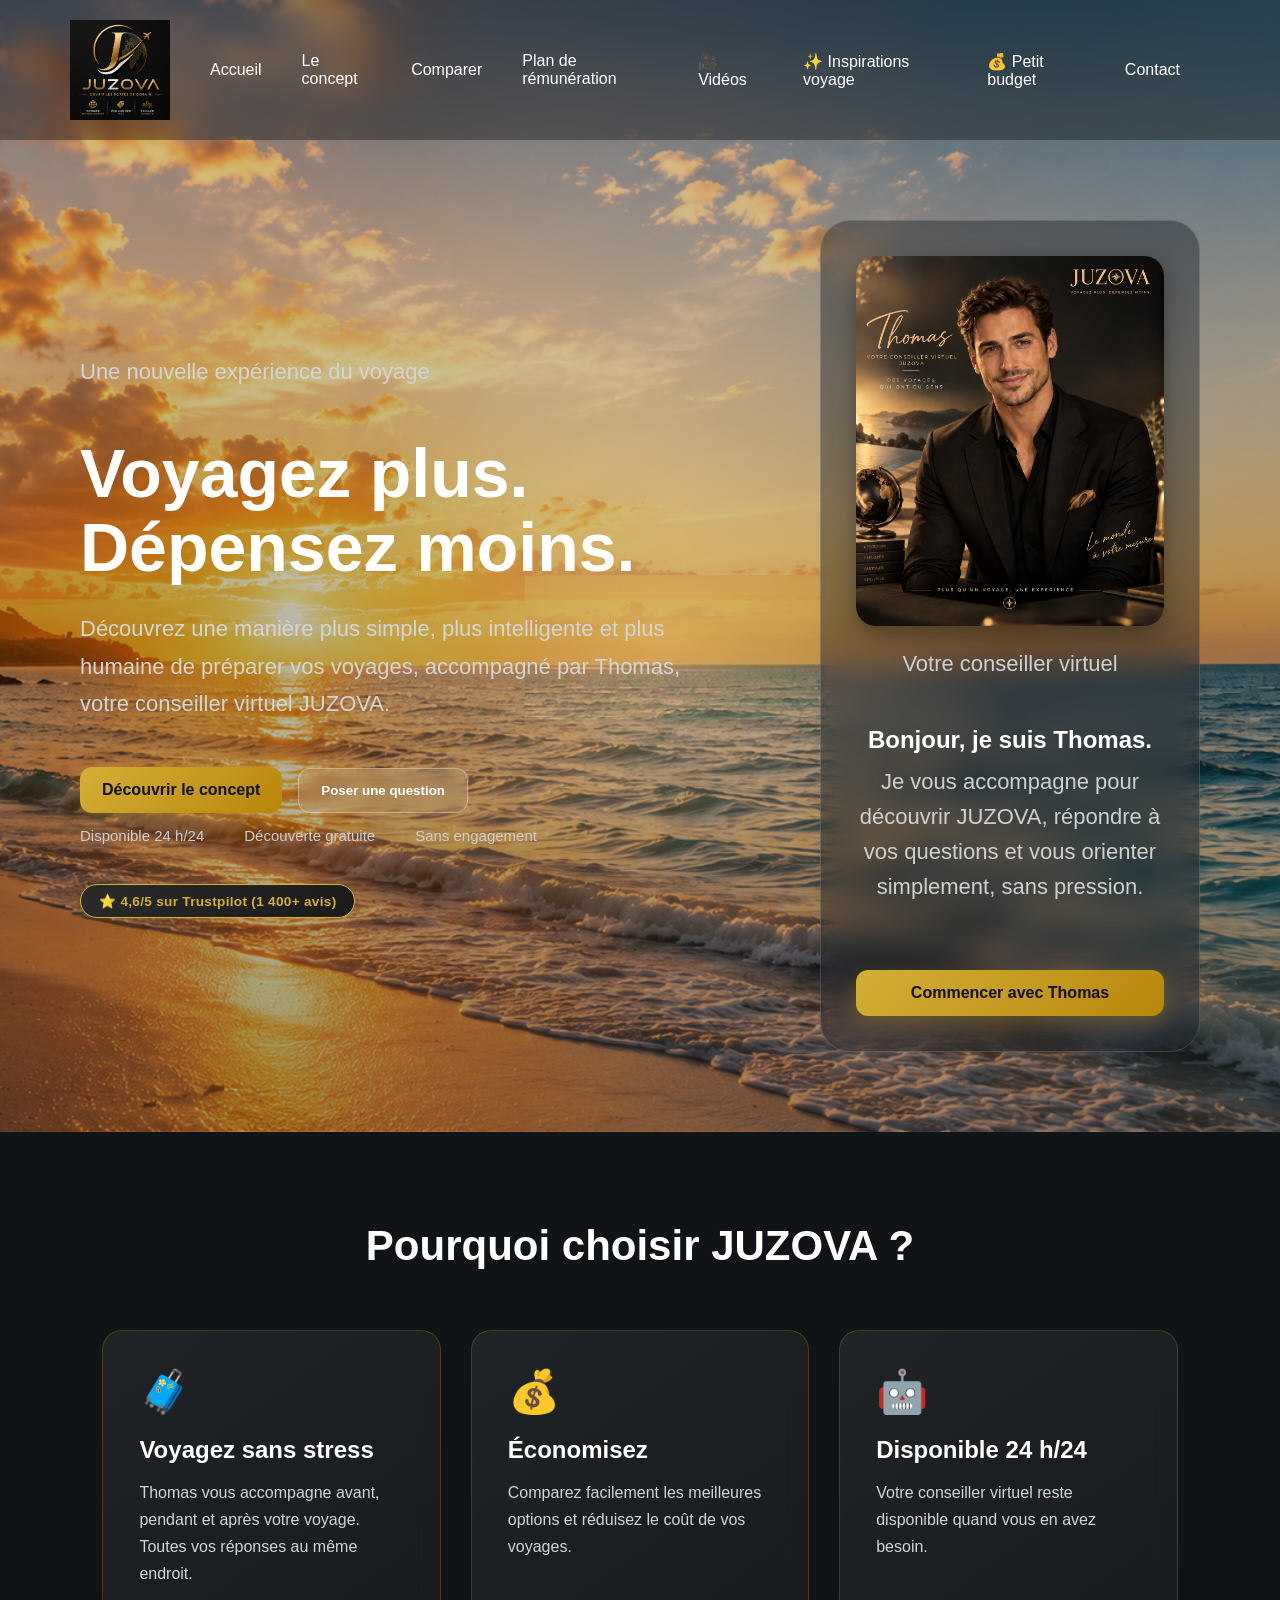
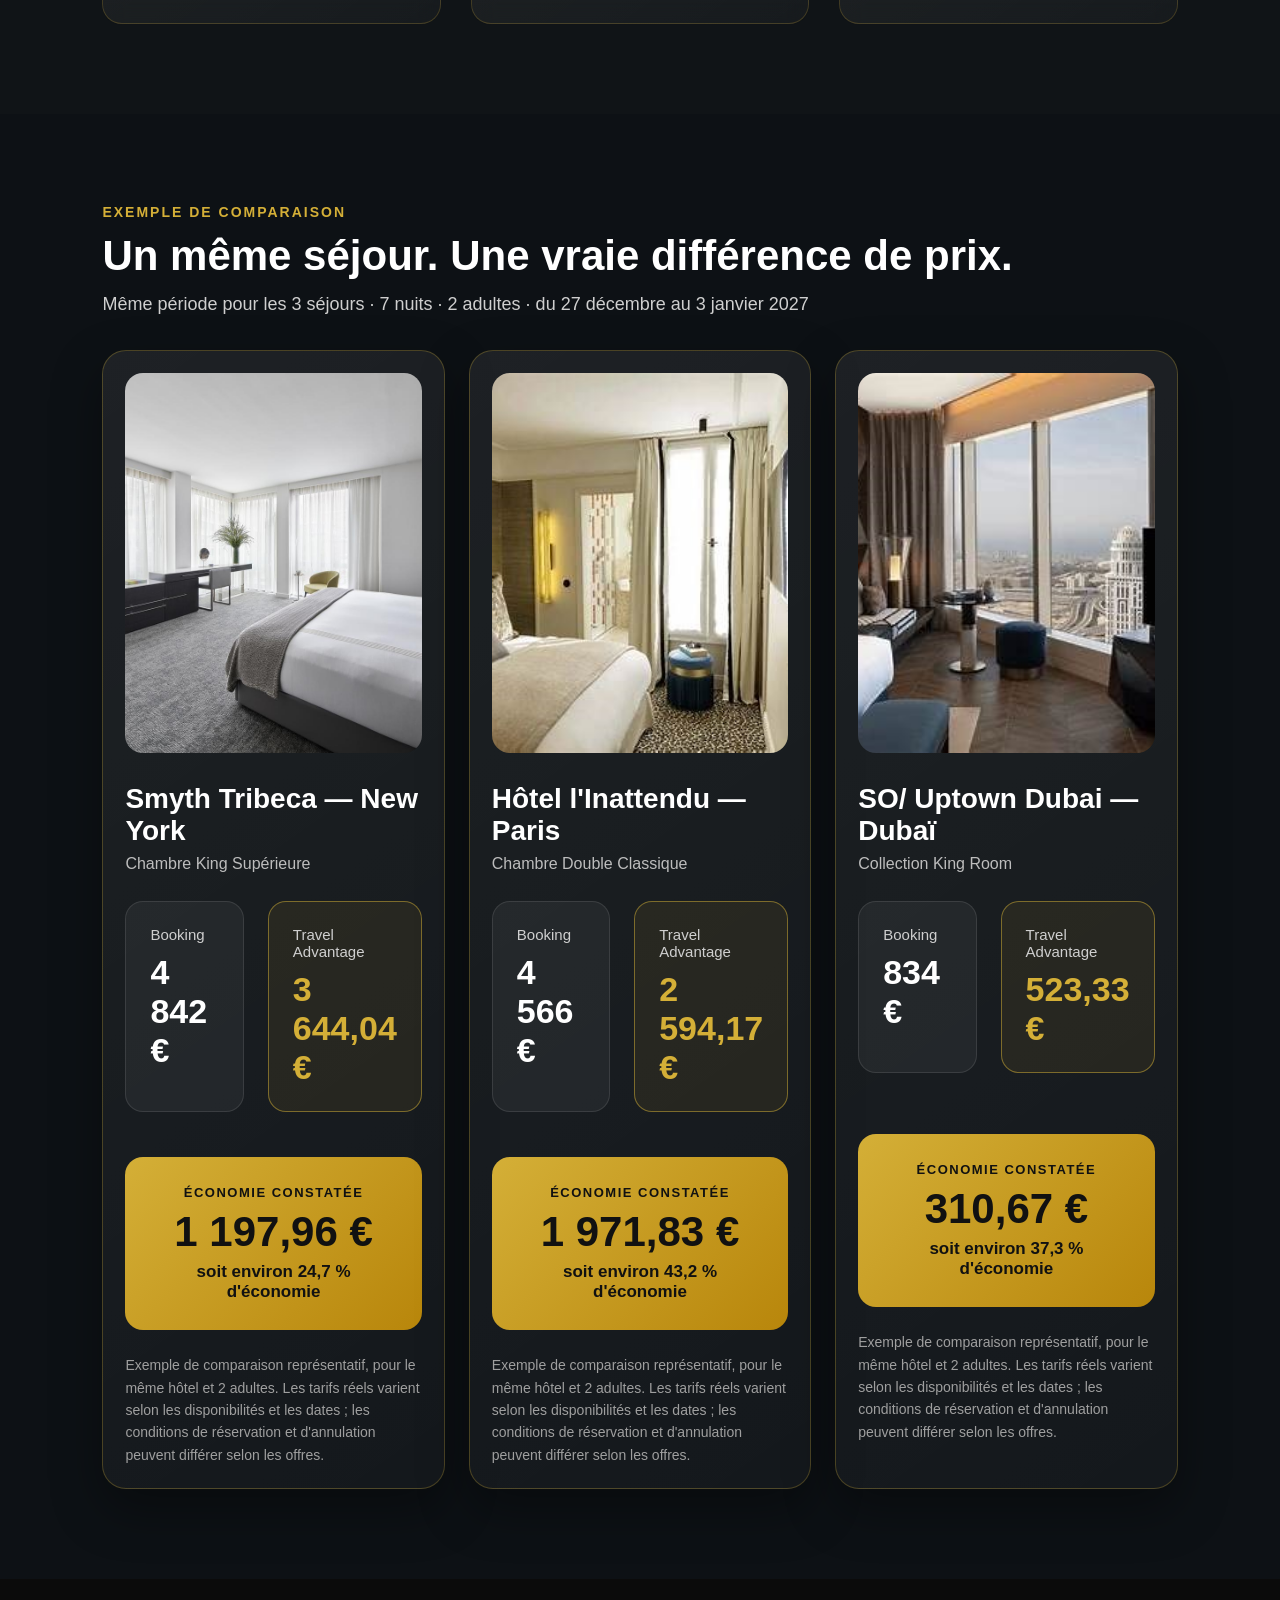
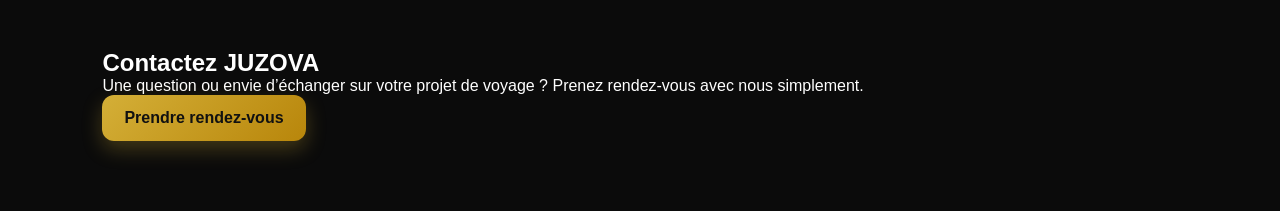
==== commit a72d9521: "Bateau anime realiste dans le hero" ====
--- a/landing-page/index.html
+++ b/landing-page/index.html
@@ -43,6 +43,10 @@
     <header class="hero">
 
         <div class="hero-overlay"></div>
+
+        <div class="sailing-boat" aria-hidden="true">
+            <img src="ship-card.png" alt="" loading="lazy">
+        </div>
 
        <nav class="navigation">
     <a class="brand" href="#" aria-label="Accueil JUZOVA">
--- a/landing-page/style.css
+++ b/landing-page/style.css
@@ -100,6 +100,12 @@
             rgba(255,190,90,.18) 0%,
             rgba(255,190,90,0) 45%
         ),
+        radial-gradient(
+            ellipse 26% 20% at 52% 57%,
+            rgba(255,205,140,.35) 0%,
+            rgba(255,205,140,.16) 55%,
+            rgba(255,205,140,0) 100%
+        ),
         linear-gradient(
             to bottom,
             rgba(0,0,0,0) 45%,
@@ -110,12 +116,48 @@
     z-index:1;
 
 }
+.sailing-boat{
+    position:absolute;
+    top:52%;
+    left:-340px;
+    width:260px;
+    z-index:1;
+    pointer-events:none;
+    opacity:.92;
+    filter:drop-shadow(0 6px 14px rgba(0,0,0,.35));
+    animation:sail-across 72s linear infinite;
+}
+.sailing-boat img{
+    width:100%;
+    height:auto;
+    display:block;
+}
+@keyframes sail-across{
+    0%{ transform:translateX(0) translateY(0); }
+    50%{ transform:translateX(calc(50vw + 160px)) translateY(-6px); }
+    100%{ transform:translateX(calc(100vw + 320px)) translateY(0); }
+}
+@media (max-width:600px){
+    .sailing-boat{
+        width:150px;
+        top:47%;
+        left:-200px;
+    }
+    @keyframes sail-across{
+        0%{ transform:translateX(0) translateY(0); }
+        50%{ transform:translateX(calc(50vw + 100px)) translateY(-4px); }
+        100%{ transform:translateX(calc(100vw + 200px)) translateY(0); }
+    }
+}
+
 .hero-content{
     display:flex;
     justify-content:space-between;
     align-items:center;
     width:100%;
     gap:60px;
+    position:relative;
+    z-index:2;
 }
 
 .hero-copy{
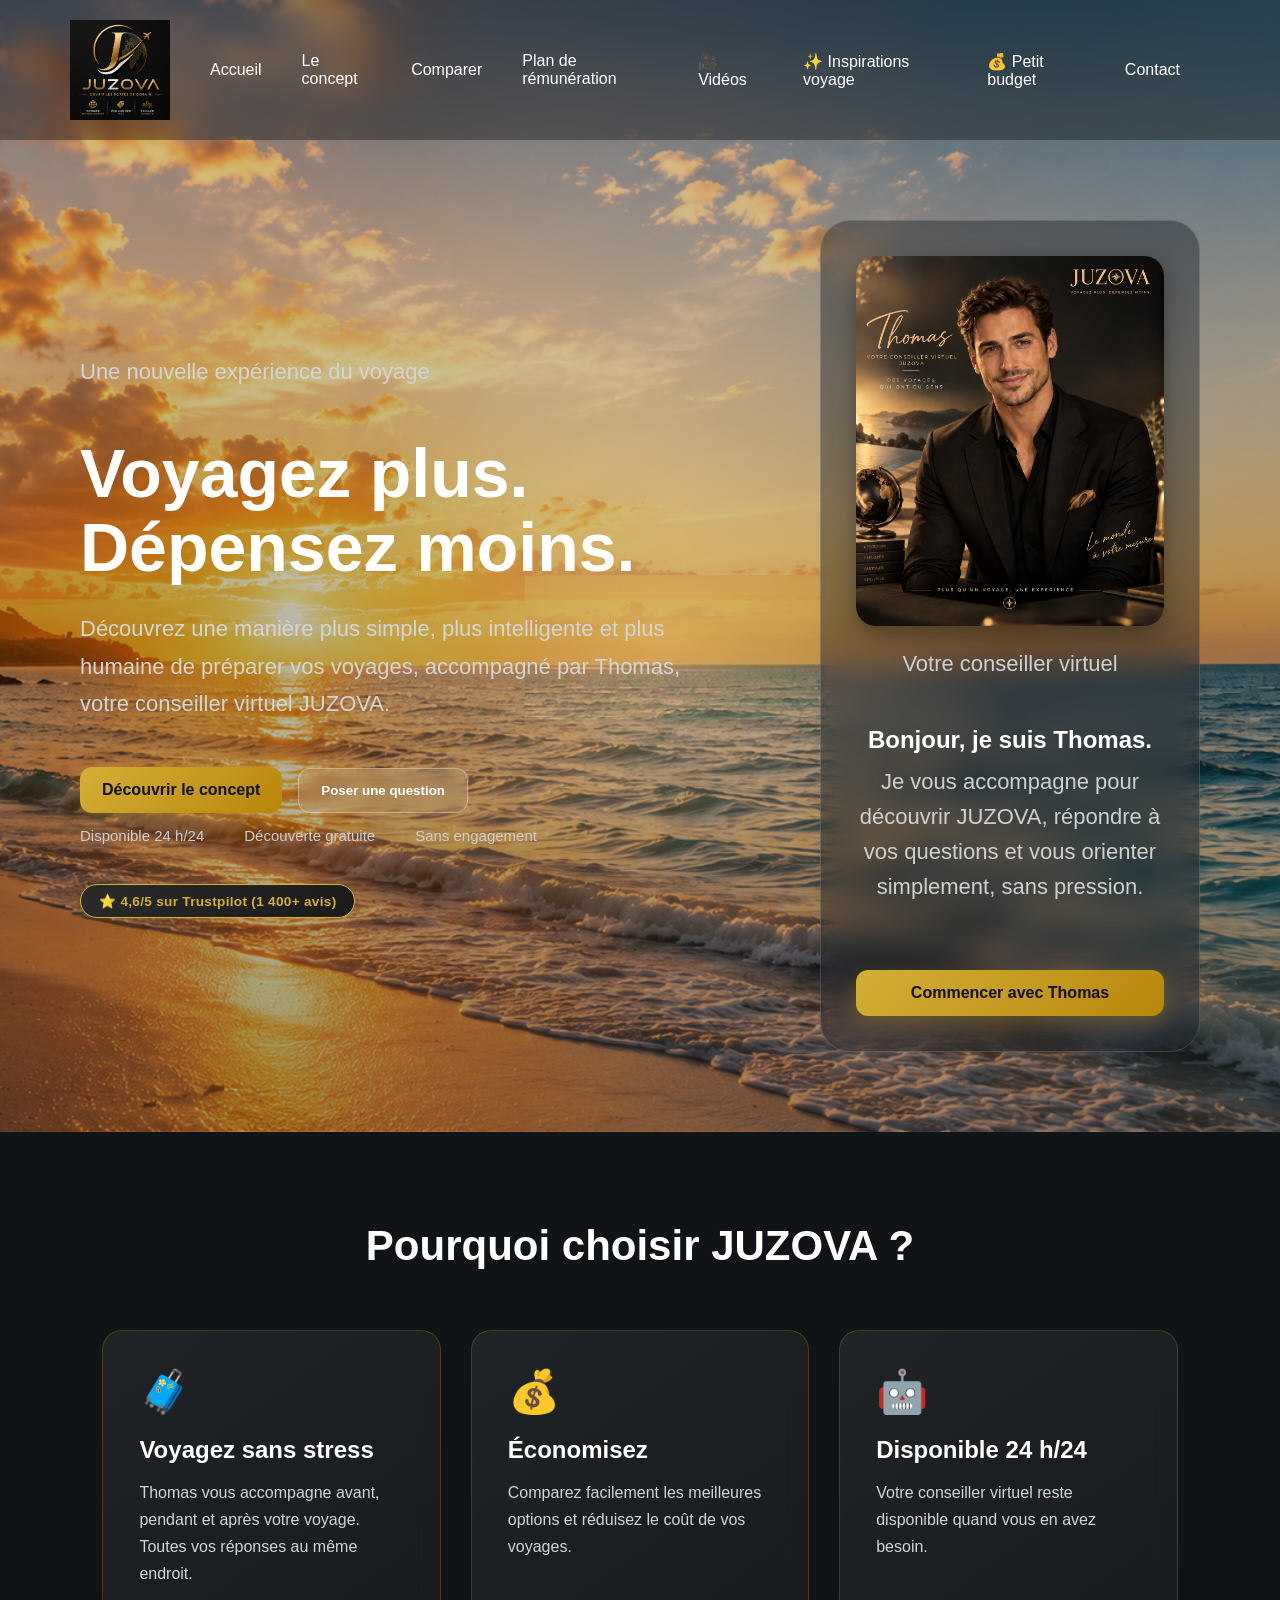
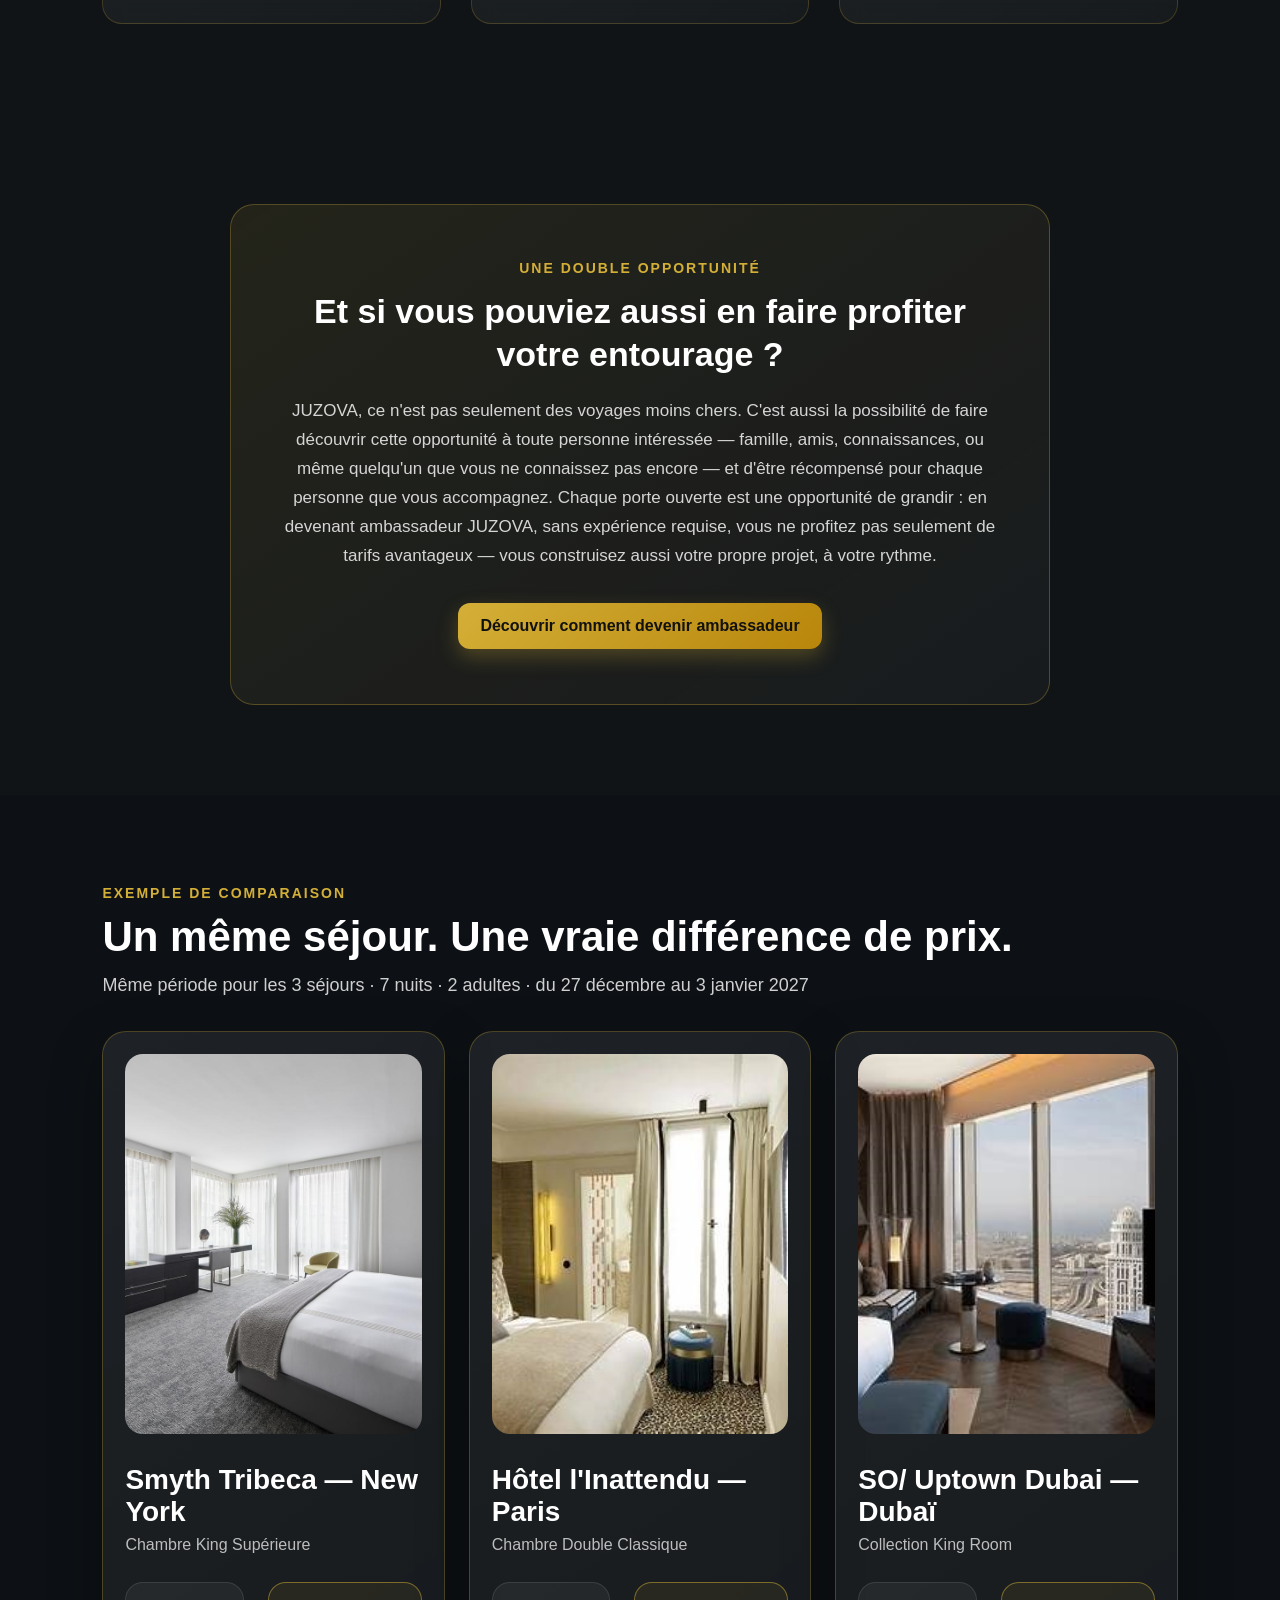
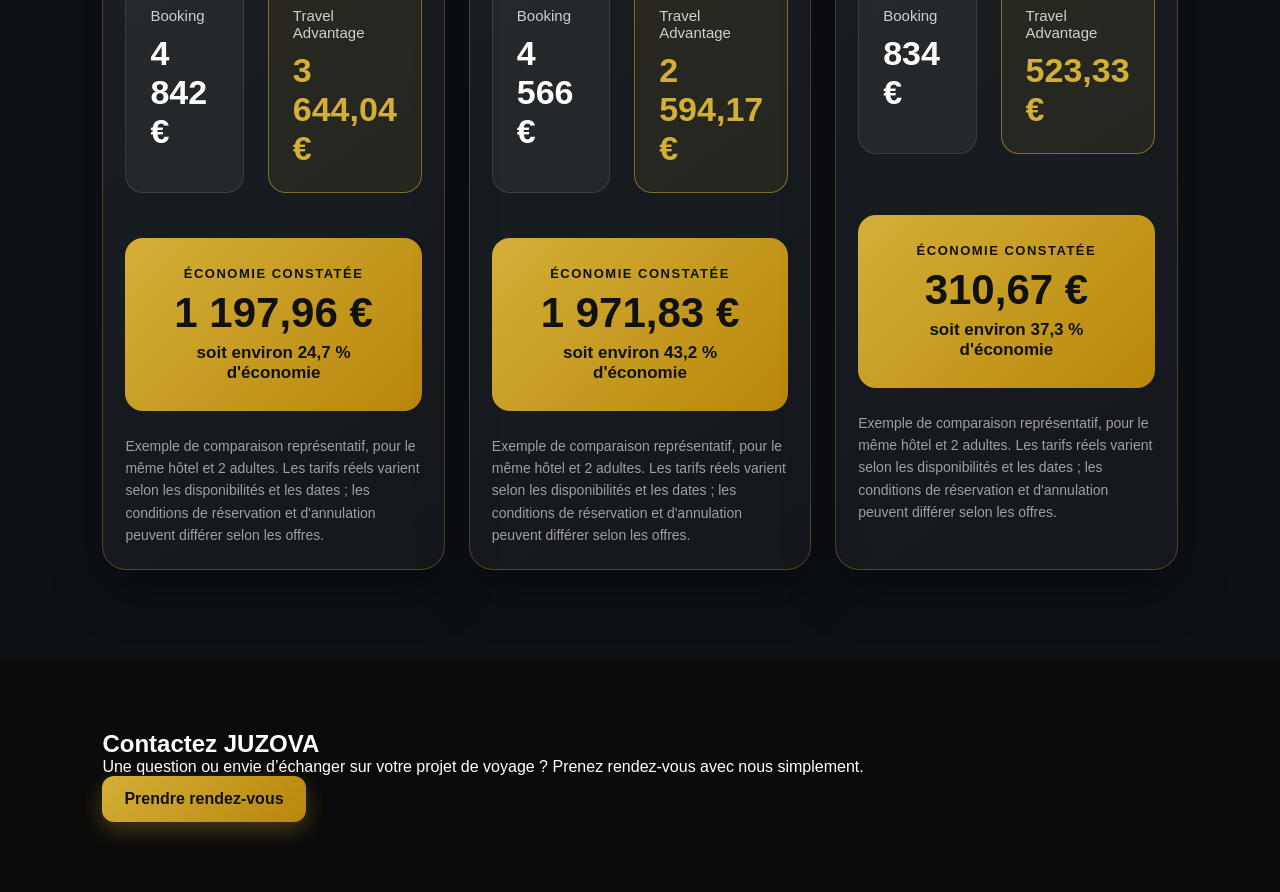
==== commit 2fb8c714: "Ajout section ambassadeur avec redirection vers Google Agenda" ====
--- a/landing-page/index.html
+++ b/landing-page/index.html
@@ -187,6 +187,26 @@
 </section>
     </section>
 
+    <section class="ambassador-section" id="ambassadeur">
+        <div class="ambassador-container">
+            <p class="ambassador-kicker">UNE DOUBLE OPPORTUNITÉ</p>
+            <h2>Et si vous pouviez aussi en faire profiter votre entourage&nbsp;?</h2>
+            <p class="ambassador-text">
+                JUZOVA, ce n'est pas seulement des voyages moins chers. C'est aussi la
+                possibilité de faire découvrir cette opportunité à toute personne
+                intéressée — famille, amis, connaissances, ou même quelqu'un que vous
+                ne connaissez pas encore — et d'être récompensé pour chaque personne
+                que vous accompagnez. Chaque porte ouverte est une opportunité de
+                grandir&nbsp;: en devenant ambassadeur JUZOVA, sans expérience requise,
+                vous ne profitez pas seulement de tarifs avantageux — vous construisez
+                aussi votre propre projet, à votre rythme.
+            </p>
+            <a class="button button-primary" href="https://calendar.app.google/DG9ZLn327Crxk7m77" target="_blank" rel="noopener">
+                Découvrir comment devenir ambassadeur
+            </a>
+        </div>
+    </section>
+
     <div class="thomas-panel" id="thomas-panel" aria-hidden="true">
         <button class="panel-close" type="button" data-close-thomas aria-label="Fermer">
             ×
--- a/landing-page/style.css
+++ b/landing-page/style.css
@@ -661,6 +661,56 @@
     background: #0d1115;
 }
 
+.ambassador-section{
+    background:#101417;
+    padding:90px 8%;
+    text-align:center;
+}
+
+.ambassador-container{
+    max-width:820px;
+    margin:0 auto;
+    background:linear-gradient(
+        145deg,
+        rgba(212,175,55,.10),
+        rgba(255,255,255,.03)
+    );
+    border:1px solid rgba(212,175,55,.30);
+    border-radius:24px;
+    padding:55px 45px;
+}
+
+.ambassador-kicker{
+    color:#d4af37;
+    font-size:14px;
+    font-weight:700;
+    letter-spacing:2px;
+    margin-bottom:14px;
+}
+
+.ambassador-section h2{
+    font-size:34px;
+    color:#fff;
+    margin-bottom:22px;
+    line-height:1.25;
+}
+
+.ambassador-text{
+    color:#d5d5d5;
+    font-size:17px;
+    line-height:1.7;
+    margin-bottom:32px;
+}
+
+@media (max-width:600px){
+    .ambassador-container{
+        padding:40px 25px;
+    }
+    .ambassador-section h2{
+        font-size:26px;
+    }
+}
+
 .comparison-container {
     max-width: 1400px;
     margin: 0 auto;
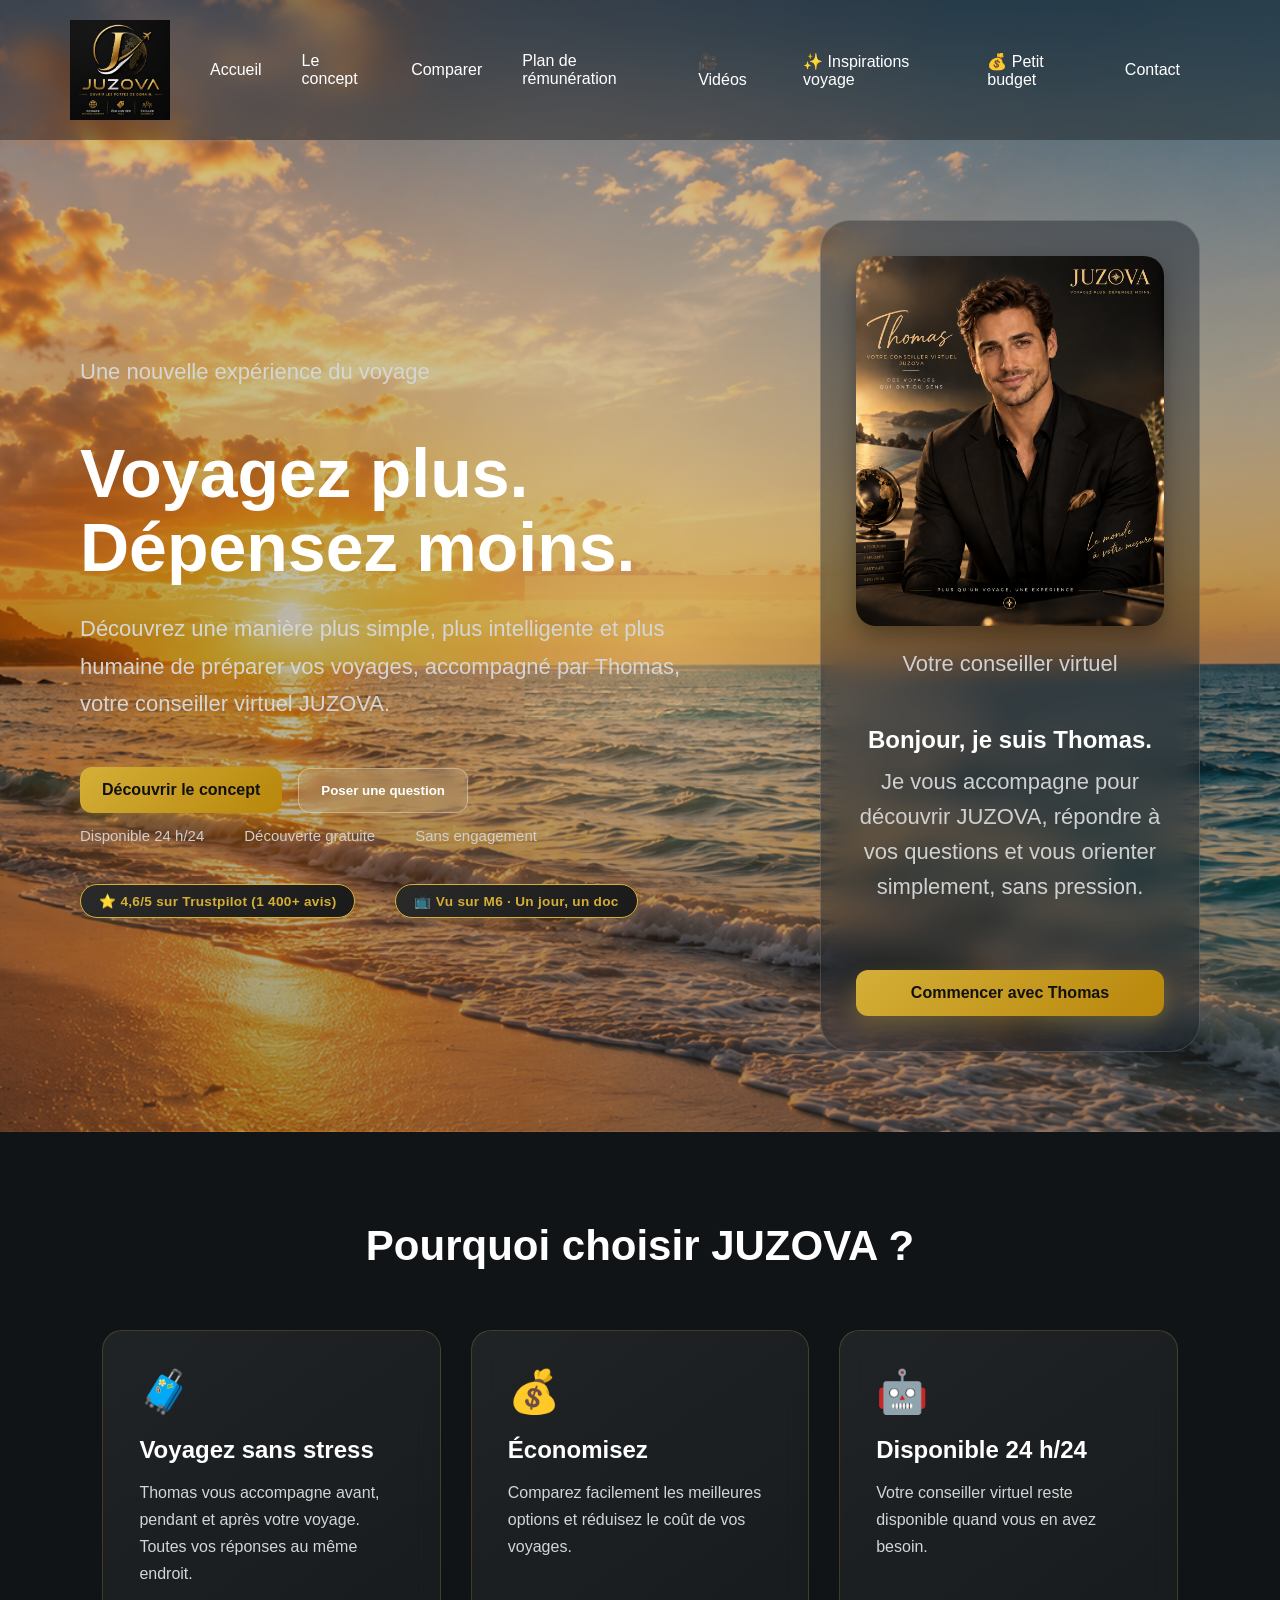
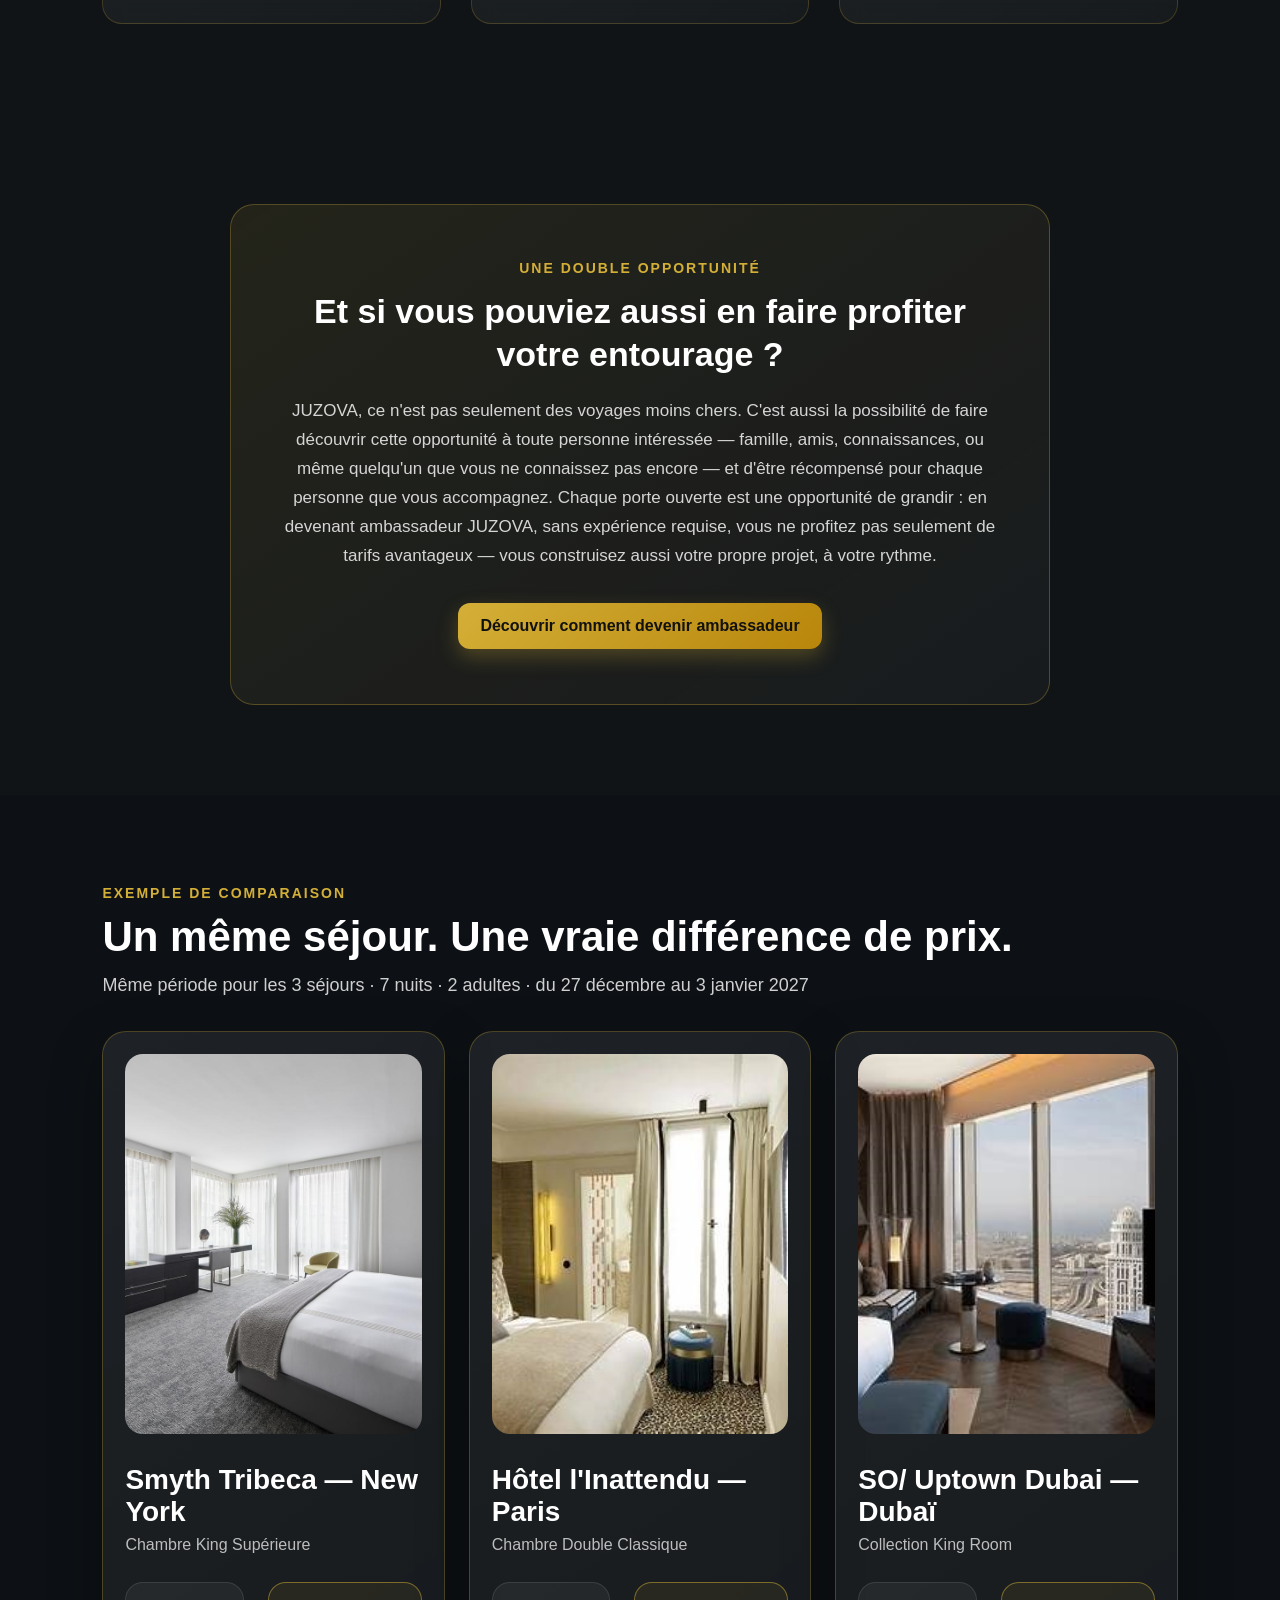
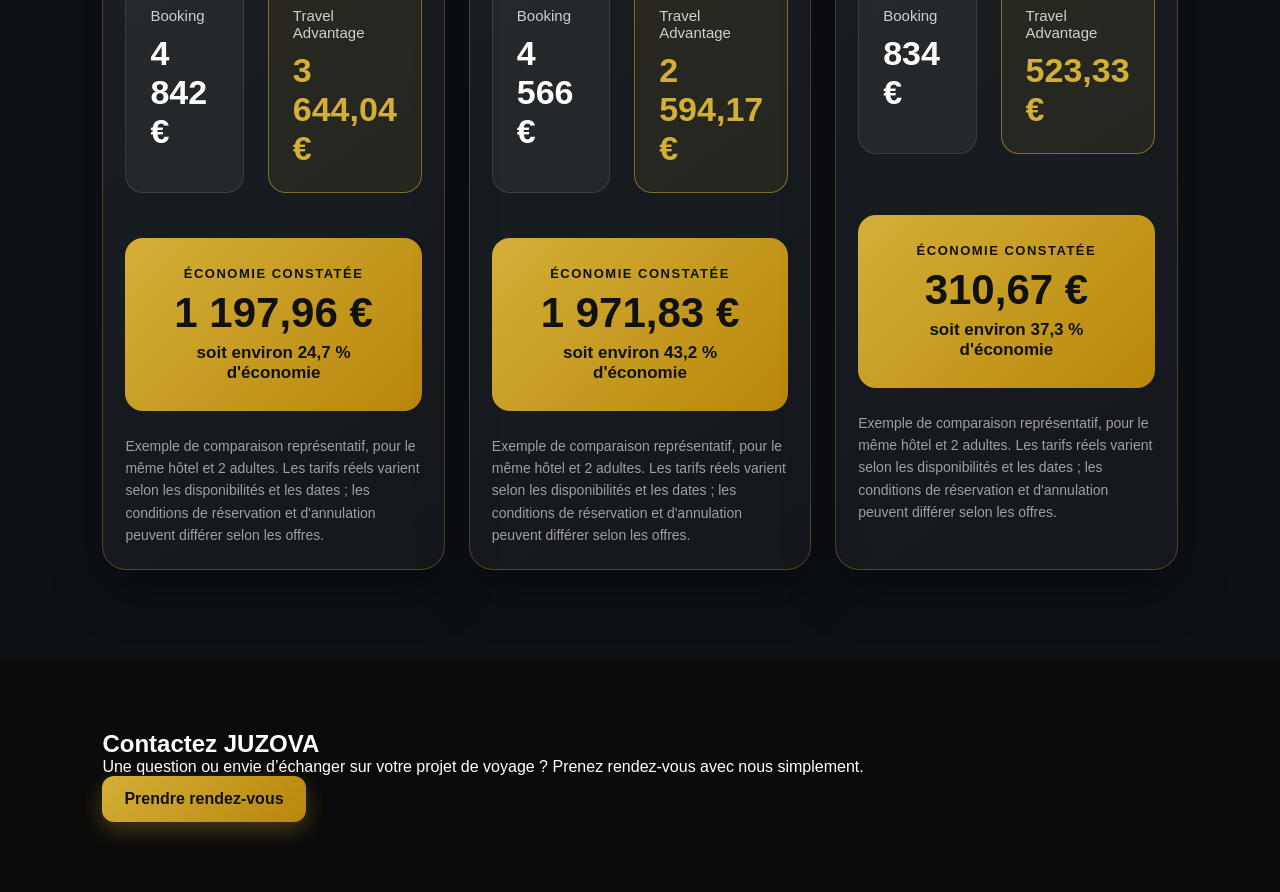
==== commit fdf245d7: "Ajout badge Vu sur M6 et correction affichage carte video" ====
--- a/landing-page/index.html
+++ b/landing-page/index.html
@@ -117,6 +117,7 @@
                     <span>Découverte gratuite</span>
                     <span>Sans engagement</span>
                     <a href="https://fr.trustpilot.com/review/mwrlife.com" target="_blank" rel="noopener" class="trustpilot-badge">⭐ 4,6/5 sur Trustpilot (1 400+ avis)</a>
+                    <a href="https://www.m6.fr/un-jour-un-doc-p_22196/les-nouveaux-rois-des-vacances-a-prix-casses-c_13173486" target="_blank" rel="noopener" class="m6-badge">📺 Vu sur M6 · Un jour, un doc</a>
                 </div>
             </section>
 
@@ -251,6 +252,55 @@
   <button id="show-grossiste" class="thomas-slide-trigger" type="button">
     👁 Voir l’illustration
 </button>
+</div>
+
+<!-- Fenêtre Accès réservé (Thomas verrouillé sans code) -->
+<div id="access-locked-modal" class="access-locked-modal">
+    <div class="access-locked-window">
+        <button id="close-access-locked" class="access-locked-close" type="button" aria-label="Fermer">×</button>
+        <p class="access-locked-kicker">ACCÈS RÉSERVÉ</p>
+        <h2>Cet assistant est disponible sur invitation</h2>
+        <p>
+            Thomas est réservé aux personnes invitées personnellement par un
+            membre JUZOVA. Entrez votre prénom et votre email : vous recevrez
+            votre lien d'accès personnel par email en quelques secondes.
+        </p>
+
+        <form id="access-request-form" class="access-request-form">
+            <input
+                type="text"
+                id="access-request-name"
+                name="name"
+                placeholder="Votre prénom"
+                autocomplete="given-name"
+                required
+            >
+            <input
+                type="email"
+                id="access-request-email"
+                name="email"
+                placeholder="Votre email"
+                autocomplete="email"
+                required
+            >
+            <button class="button button-primary" type="submit" id="access-request-submit">
+                Recevoir mon accès par email
+            </button>
+        </form>
+
+        <p id="access-request-success" class="access-request-message" hidden>
+            ✅ C'est envoyé&nbsp;! Regardez votre boîte mail (et vos spams) pour
+            récupérer votre lien d'accès à Thomas.
+        </p>
+        <p id="access-request-error" class="access-request-message access-request-error" hidden>
+            Une erreur est survenue. Vous pouvez réessayer, ou prendre
+            rendez-vous directement avec nous ci-dessous.
+        </p>
+
+        <a class="access-locked-alt-link" href="https://calendar.app.google/DG9ZLn327Crxk7m77" target="_blank" rel="noopener">
+            Ou prendre rendez-vous directement
+        </a>
+    </div>
 </div>
 
 <div id="thomas-visual" class="thomas-slide-modal">
@@ -1423,6 +1473,7 @@
 </div>
 
 
+<script src="https://cdn.jsdelivr.net/npm/@emailjs/browser@4/dist/email.min.js"></script>
 <script src="script.js"></script>
 </body>
 </html>
--- a/landing-page/style.css
+++ b/landing-page/style.css
@@ -1103,6 +1103,123 @@
     pointer-events: auto;
 }
 /* =========================
+   ACCÈS RÉSERVÉ THOMAS
+========================= */
+
+.access-locked-modal {
+    display: none;
+    position: fixed;
+    inset: 0;
+    background: rgba(0,0,0,0.75);
+    z-index: 9999;
+    justify-content: center;
+    align-items: center;
+    padding: 20px;
+}
+
+.access-locked-window {
+    position: relative;
+    width: min(520px, 92vw);
+    background: linear-gradient(145deg, rgba(212,175,55,.10), rgba(20,20,20,.97));
+    border: 1px solid rgba(212,175,55,.30);
+    border-radius: 24px;
+    padding: 45px 35px;
+    text-align: center;
+}
+
+.access-locked-kicker {
+    color: #d4af37;
+    font-size: 13px;
+    font-weight: 700;
+    letter-spacing: 2px;
+    margin-bottom: 12px;
+}
+
+.access-locked-window h2 {
+    color: #fff;
+    font-size: 24px;
+    margin-bottom: 16px;
+    line-height: 1.3;
+}
+
+.access-locked-window p {
+    color: #d5d5d5;
+    font-size: 15px;
+    line-height: 1.7;
+    margin-bottom: 28px;
+}
+
+.access-locked-close {
+    position: absolute;
+    top: 12px;
+    right: 16px;
+    width: 40px;
+    height: 40px;
+    border: none;
+    border-radius: 50%;
+    background: rgba(255,255,255,.08);
+    color: #fff;
+    font-size: 26px;
+    line-height: 1;
+    cursor: pointer;
+}
+
+.access-request-form{
+    display: flex;
+    flex-direction: column;
+    gap: 12px;
+    margin-bottom: 18px;
+}
+
+.access-request-form input{
+    width: 100%;
+    padding: 13px 16px;
+    border-radius: 10px;
+    border: 1px solid rgba(212,175,55,.35);
+    background: rgba(255,255,255,.06);
+    color: #fff;
+    font-size: 15px;
+}
+
+.access-request-form input::placeholder{
+    color: #9c9c9c;
+}
+
+.access-request-form input:focus{
+    outline: none;
+    border-color: #d4af37;
+}
+
+.access-request-form button{
+    width: 100%;
+    border: none;
+}
+
+.access-request-form button:disabled{
+    opacity: .7;
+    cursor: not-allowed;
+    transform: none;
+}
+
+.access-request-message{
+    font-size: 14px;
+    line-height: 1.6;
+    margin-bottom: 18px;
+    color: #d5d5d5;
+}
+
+.access-request-message.access-request-error{
+    color: #e77;
+}
+
+.access-locked-alt-link{
+    display: inline-block;
+    color: #d4af37;
+    font-size: 14px;
+    text-decoration: underline;
+}
+
+/* =========================
    FENÊTRE VIDÉOS
 ========================= */
 
@@ -1209,10 +1326,10 @@
 }
 
 .video-card-choice {
-    height: 500px !important;
+    min-height: 500px;
 
     background: rgba(255,255,255,0.06);
-    
+
     border: 1px solid rgba(255,255,255,0.15);
     border-radius: 20px;
     padding: 25px;
@@ -1802,4 +1919,28 @@
     background: linear-gradient(135deg, #d4af37, #b8942f);
     color: #1a1a1a;
     box-shadow: 0 4px 12px rgba(212, 175, 55, 0.35);
+}
+
+.m6-badge {
+    display: inline-flex;
+    align-items: center;
+    gap: 8px;
+    background: linear-gradient(135deg, #2a2a2a, #1a1a1a);
+    color: #d4af37;
+    border: 1px solid #d4af37;
+    border-radius: 30px;
+    padding: 8px 18px;
+    font-size: 0.85rem;
+    font-weight: 700;
+    letter-spacing: 0.3px;
+    text-decoration: none;
+    white-space: nowrap;
+    box-shadow: 0 2px 8px rgba(212, 175, 55, 0.15);
+    transition: all 0.2s ease;
+}
+
+.m6-badge:hover {
+    background: linear-gradient(135deg, #d4af37, #b8942f);
+    color: #1a1a1a;
+    box-shadow: 0 4px 12px rgba(212, 175, 55, 0.35);
 }
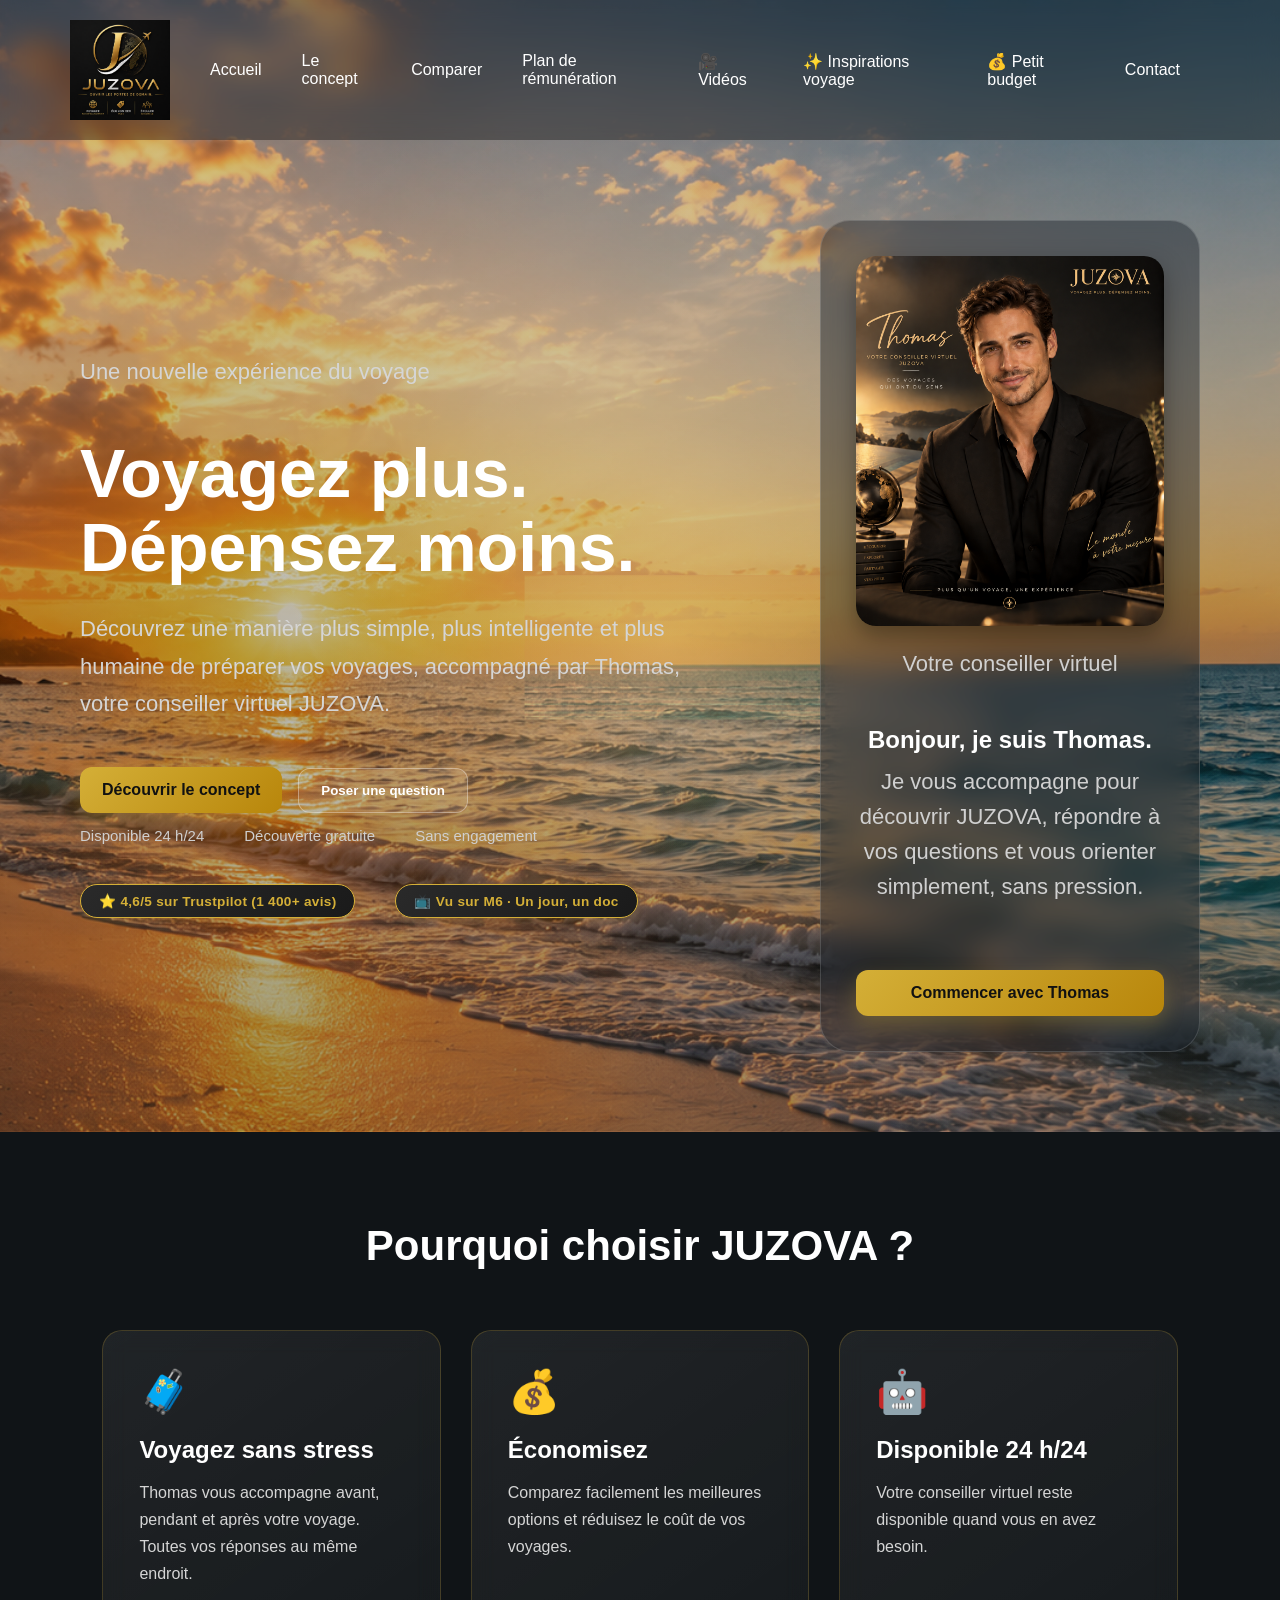
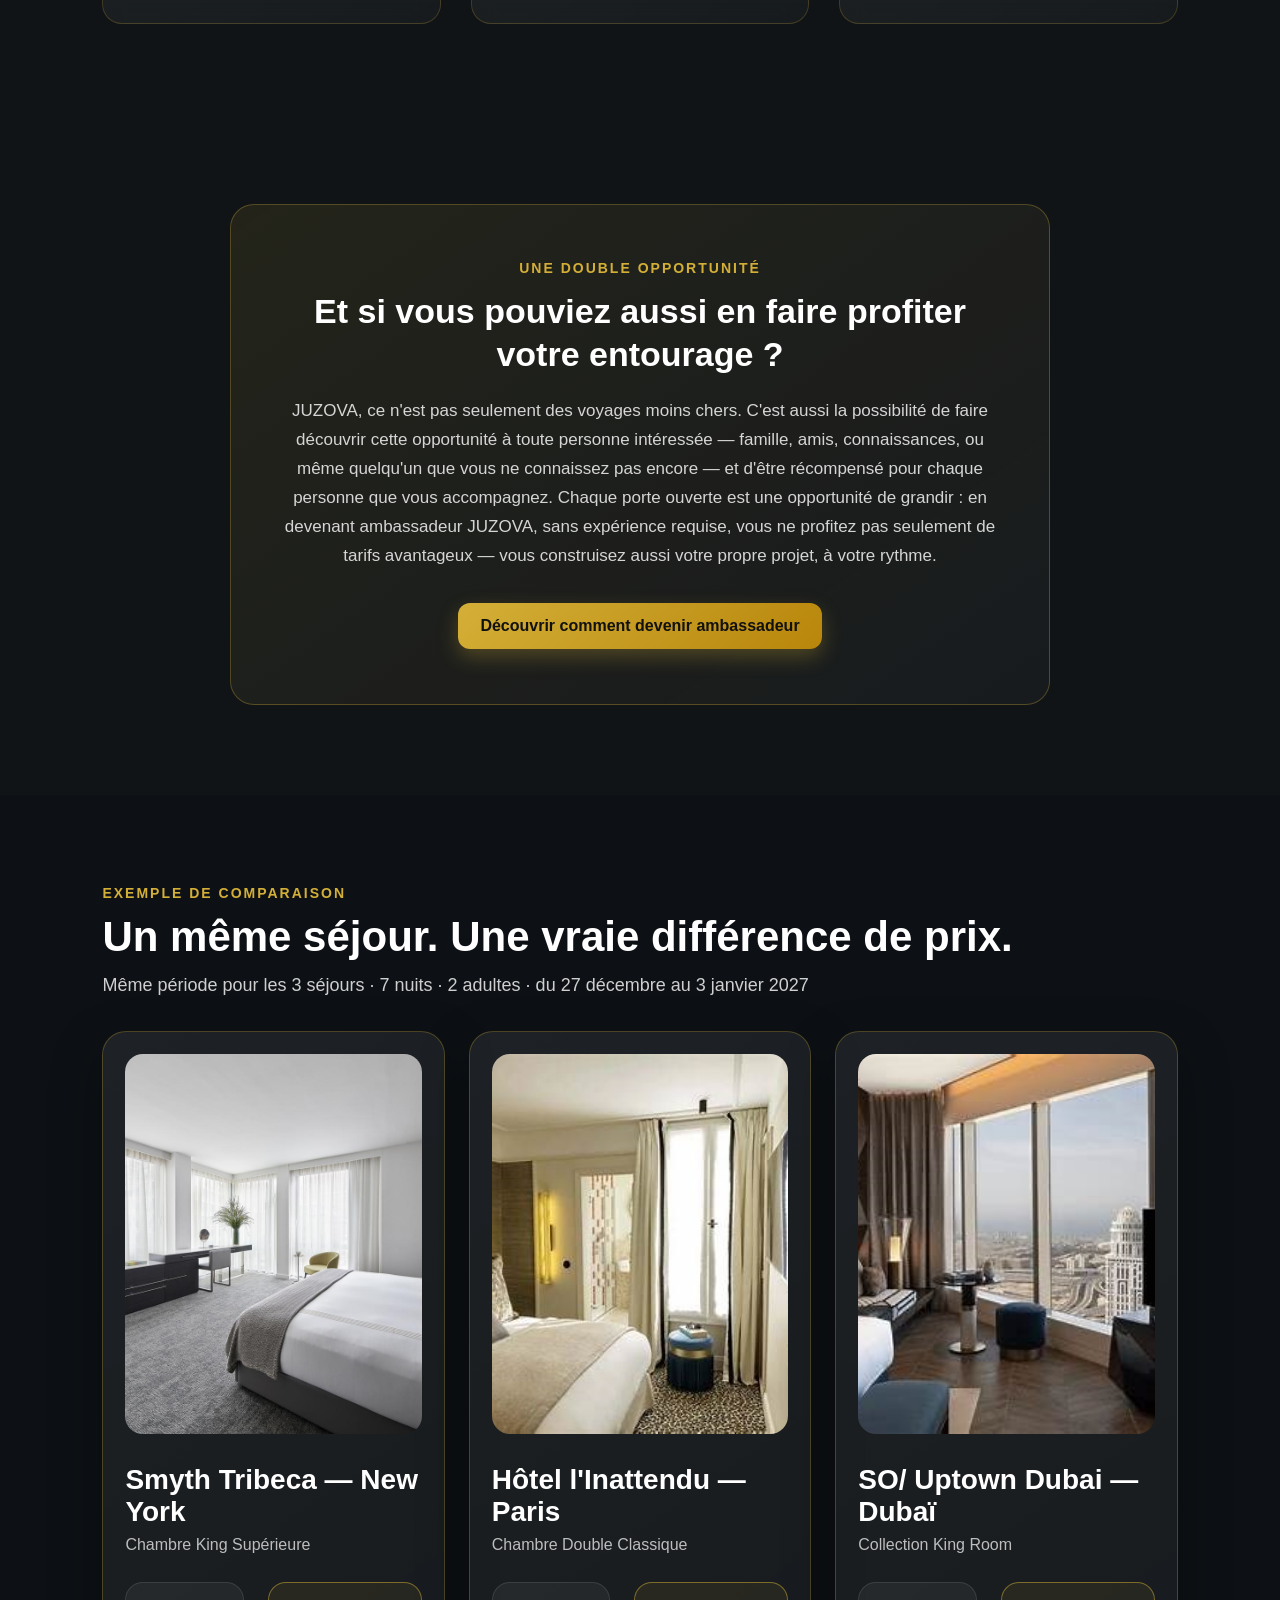
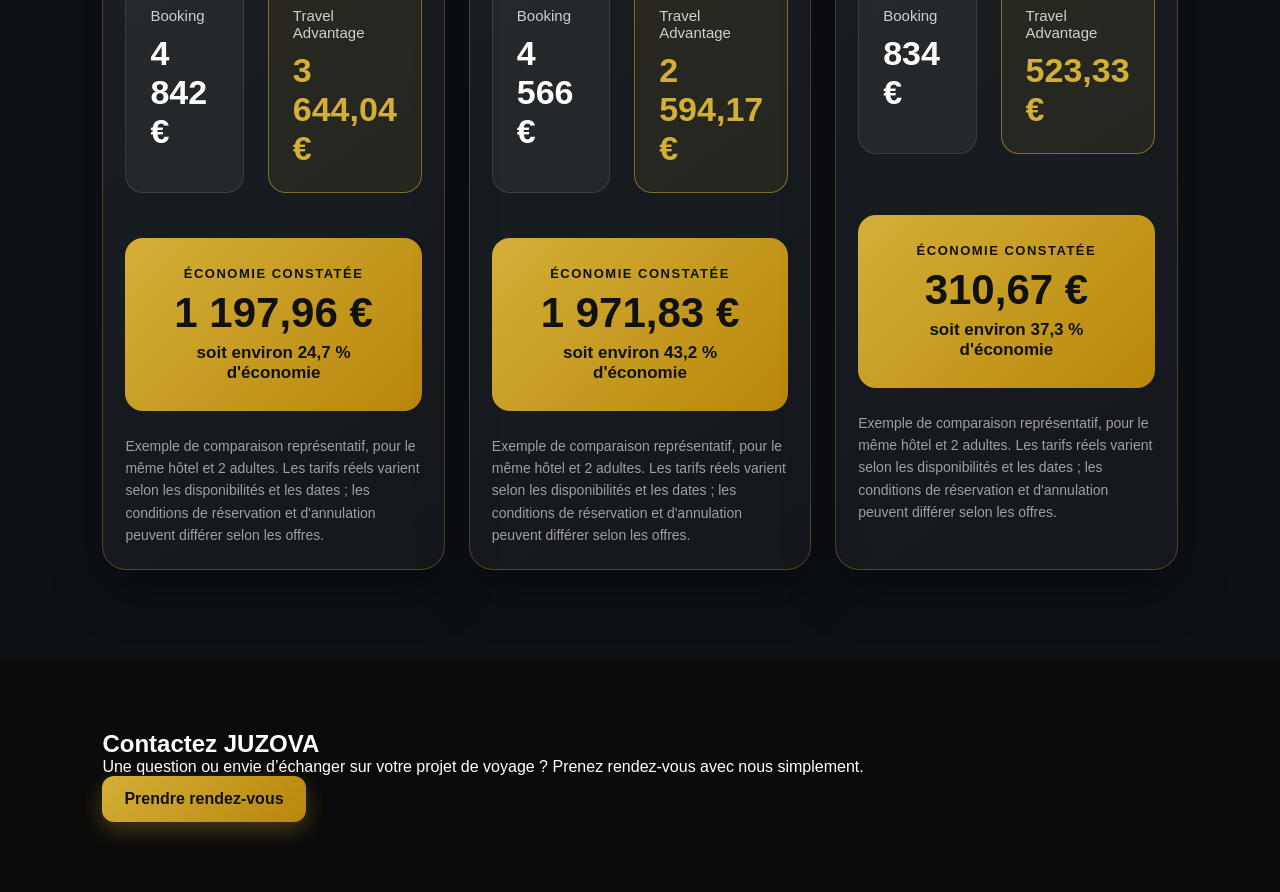
==== commit dbbe8b6c: "Ajout animation d'entree sur la hero section" ====
--- a/landing-page/index.html
+++ b/landing-page/index.html
@@ -90,20 +90,20 @@
         <main class="hero-content">
 
             <section class="hero-copy">
-                <p class="eyebrow">Une nouvelle expérience du voyage</p>
-
-                <h1>
+                <p class="eyebrow reveal reveal-delay-1">Une nouvelle expérience du voyage</p>
+
+                <h1 class="reveal reveal-delay-2">
                     Voyagez plus.
                     <span>Dépensez moins.</span>
                 </h1>
 
-                <p class="hero-description">
+                <p class="hero-description reveal reveal-delay-3">
                     Découvrez une manière plus simple, plus intelligente et plus
                     humaine de préparer vos voyages, accompagné par Thomas,
                     votre conseiller virtuel JUZOVA.
                 </p>
 
-                <div class="hero-actions">
+                <div class="hero-actions reveal reveal-delay-4">
     <a href="#concept" class="button button-primary">
         Découvrir le concept
     </a>
@@ -112,7 +112,7 @@
         Poser une question
     </button>
 </div>
-                <div class="trust-row">
+                <div class="trust-row reveal reveal-delay-5">
                     <span>Disponible 24 h/24</span>
                     <span>Découverte gratuite</span>
                     <span>Sans engagement</span>
@@ -121,7 +121,7 @@
                 </div>
             </section>
 
-            <aside class="thomas-card" aria-label="Présentation de Thomas">
+            <aside class="thomas-card reveal reveal-delay-3" aria-label="Présentation de Thomas">
                 <div class="thomas-visual">
     <img src="thomas.png" alt="Thomas" class="thomas-photo">
 </div>
--- a/landing-page/style.css
+++ b/landing-page/style.css
@@ -58,6 +58,38 @@
 
 nav a:hover{
     color:#d4af37;
+}
+
+/* ENTRANCE ANIMATION */
+
+@keyframes fadeInUp {
+    from {
+        opacity: 0;
+        transform: translateY(26px);
+    }
+    to {
+        opacity: 1;
+        transform: translateY(0);
+    }
+}
+
+.reveal {
+    opacity: 0;
+    animation: fadeInUp 0.9s cubic-bezier(0.22, 1, 0.36, 1) forwards;
+}
+
+.reveal-delay-1 { animation-delay: 0.15s; }
+.reveal-delay-2 { animation-delay: 0.32s; }
+.reveal-delay-3 { animation-delay: 0.5s; }
+.reveal-delay-4 { animation-delay: 0.68s; }
+.reveal-delay-5 { animation-delay: 0.85s; }
+
+@media (prefers-reduced-motion: reduce) {
+    .reveal {
+        animation: none;
+        opacity: 1;
+        transform: none;
+    }
 }
 
 /* HERO */
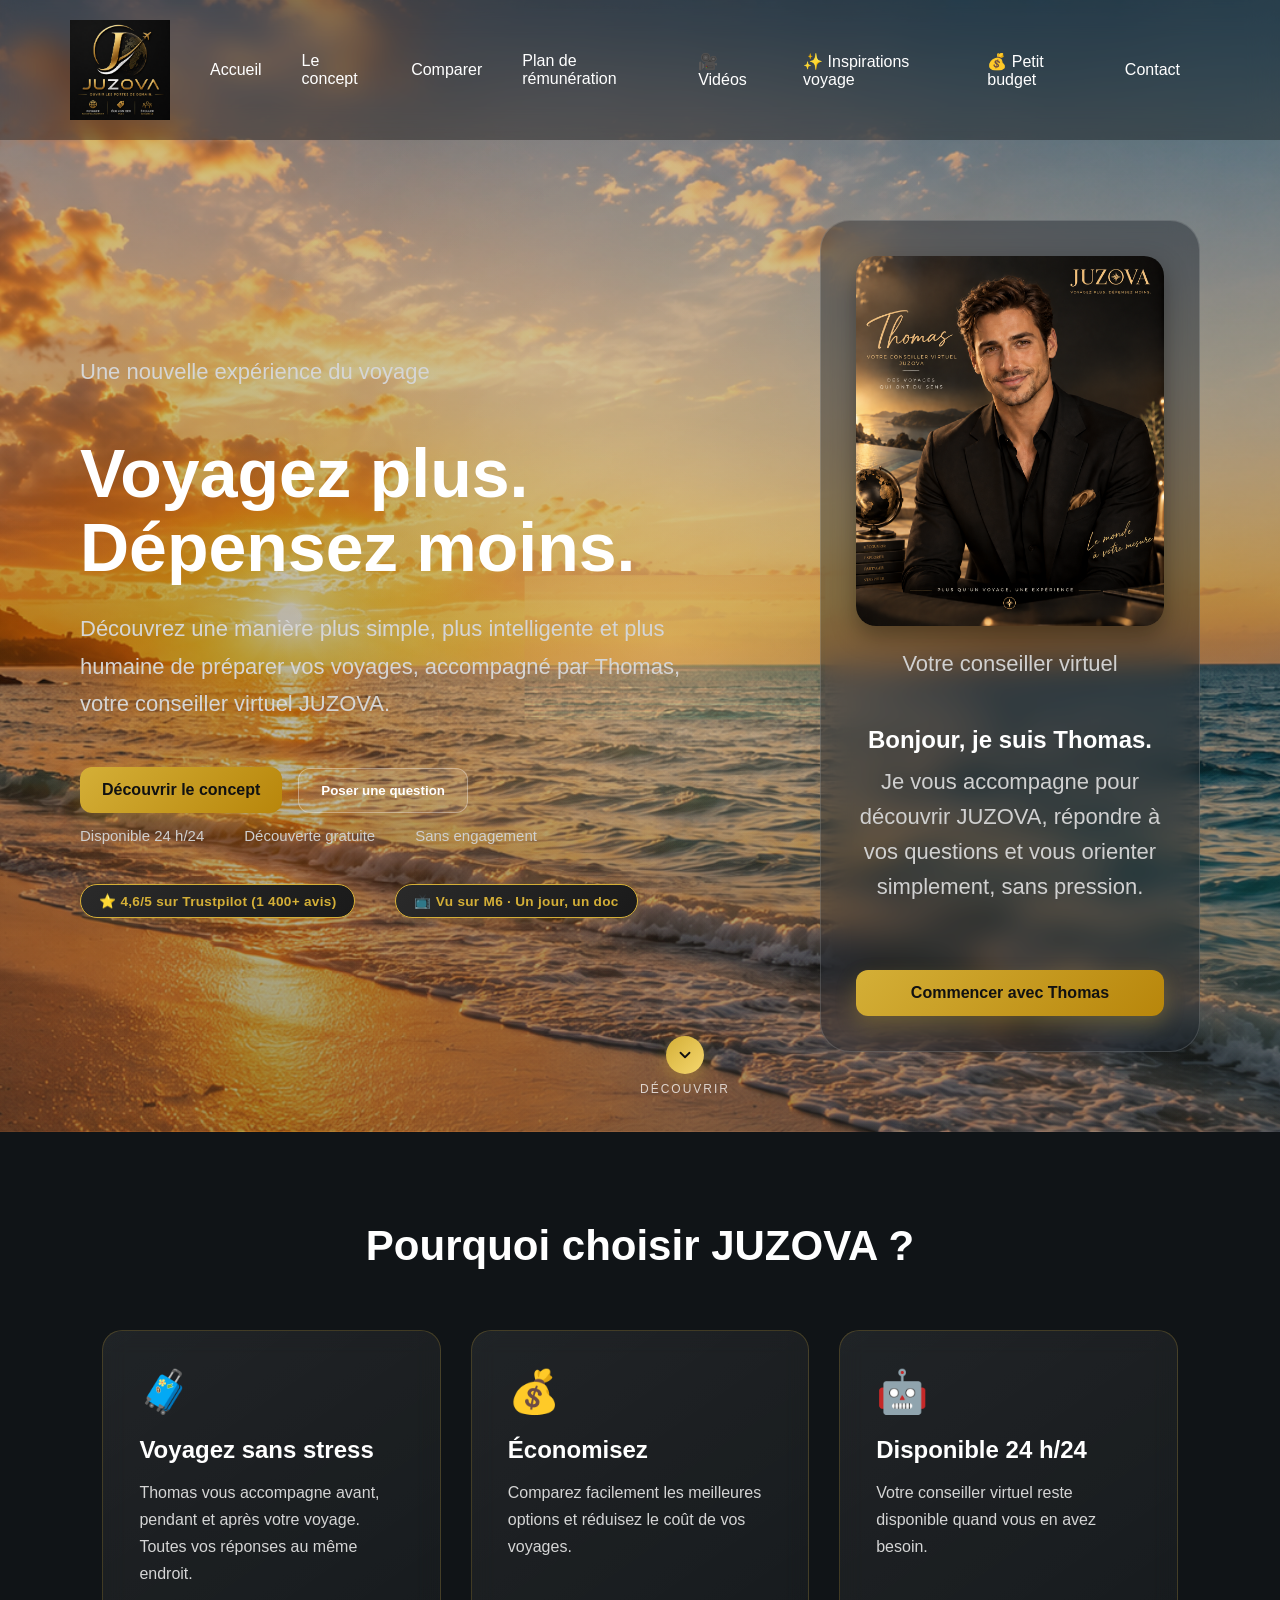
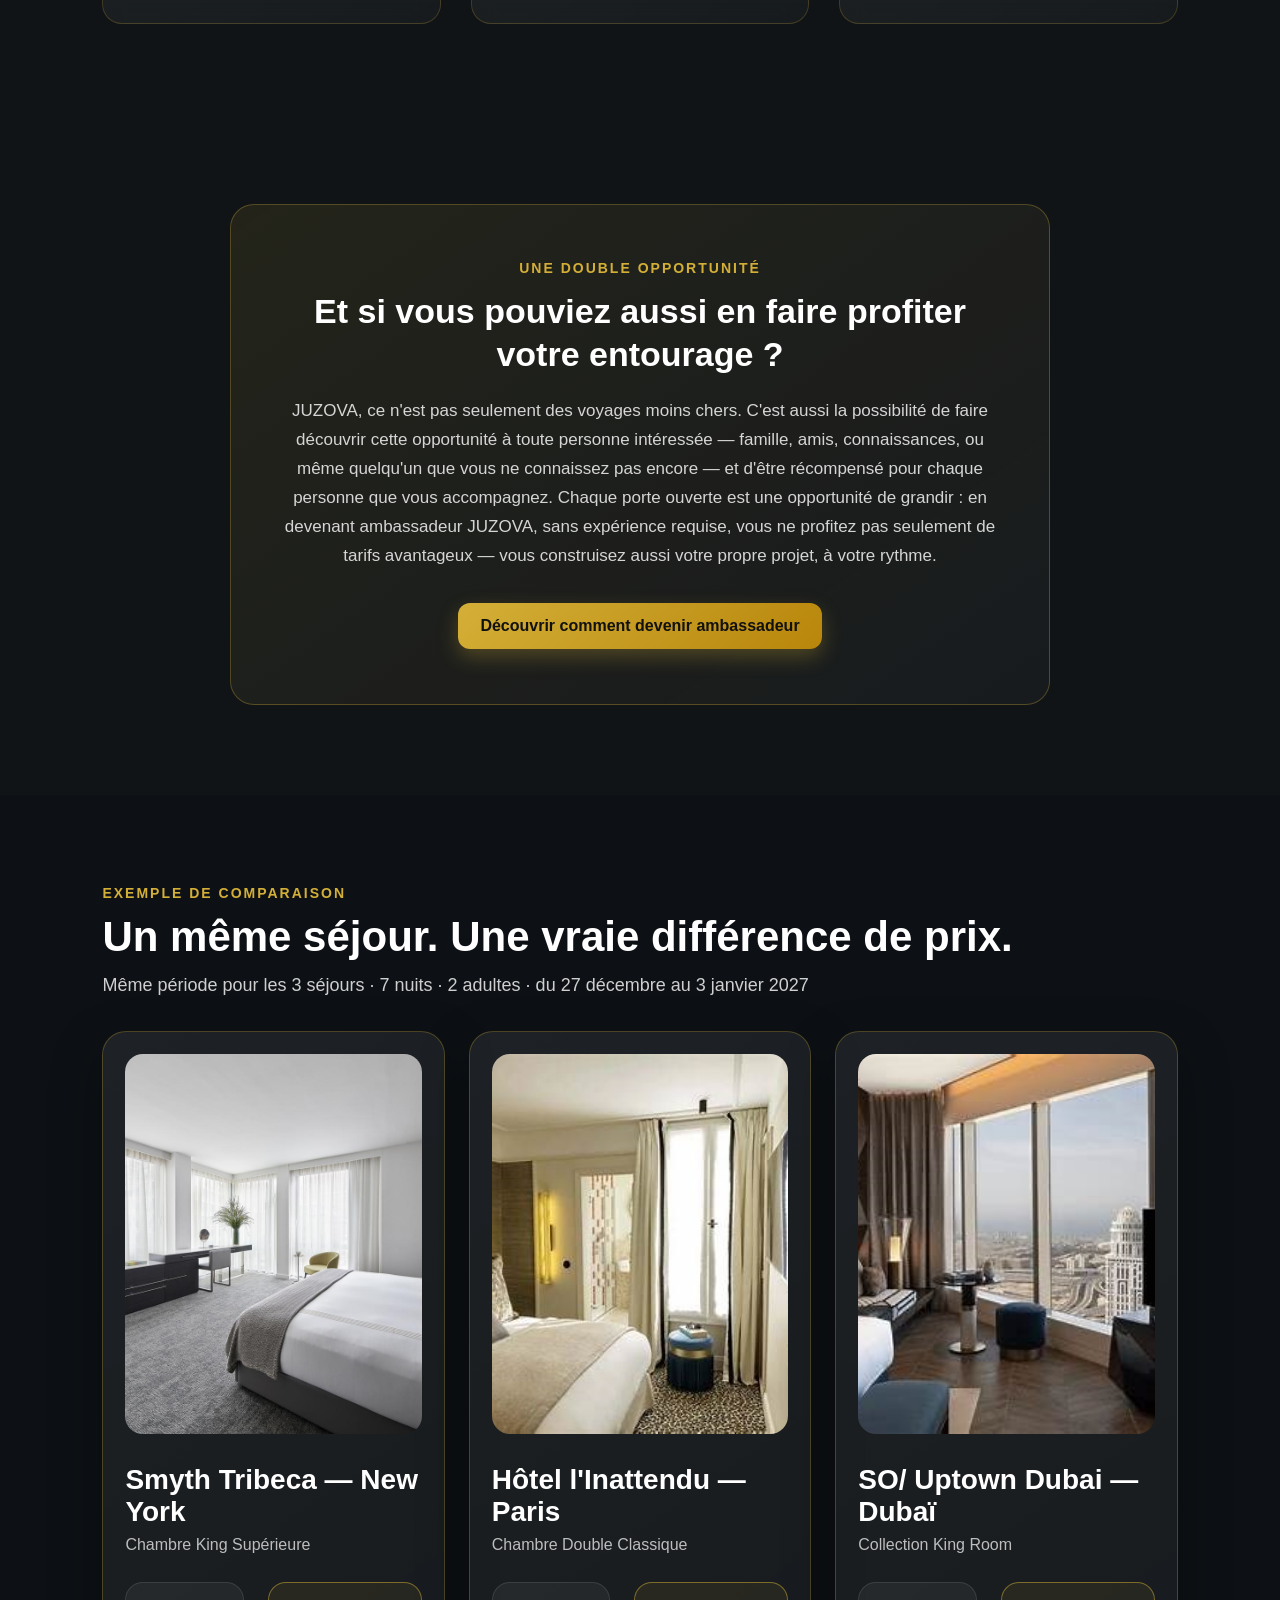
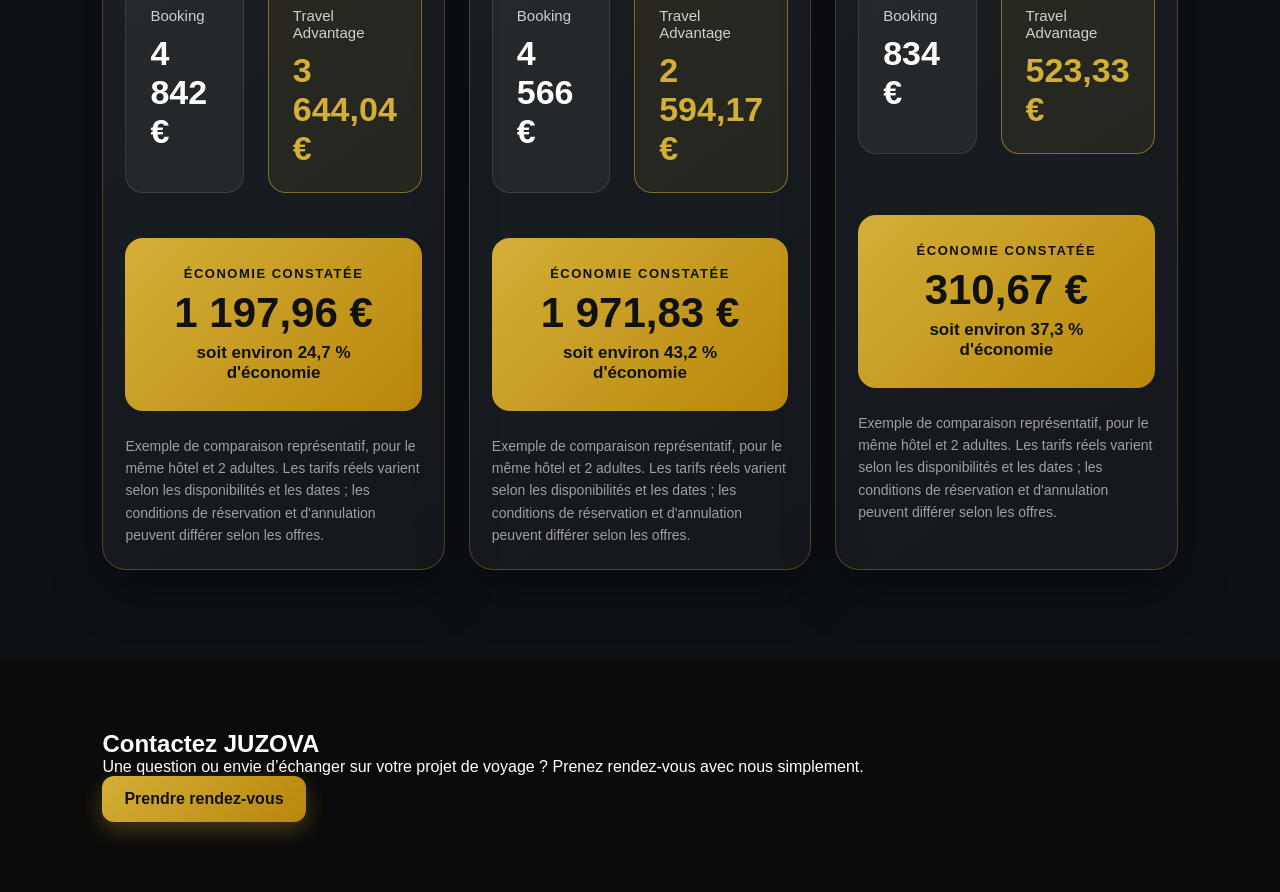
==== commit 80a693b0: "Ajout indicateur de scroll anime" ====
--- a/landing-page/index.html
+++ b/landing-page/index.html
@@ -144,8 +144,14 @@
 
         </main>
 
-        
-       
+        <div class="scroll-indicator" aria-hidden="true">
+            <span class="scroll-indicator-circle">
+                <svg viewBox="0 0 24 24" width="18" height="18" fill="none" stroke="#111" stroke-width="2.4" stroke-linecap="round" stroke-linejoin="round">
+                    <path d="M6 9l6 6 6-6"></path>
+                </svg>
+            </span>
+            <span class="scroll-indicator-label">Découvrir</span>
+        </div>
 
     </header>
 
--- a/landing-page/style.css
+++ b/landing-page/style.css
@@ -89,6 +89,66 @@
         animation: none;
         opacity: 1;
         transform: none;
+    }
+}
+
+/* SCROLL INDICATOR */
+
+.scroll-indicator {
+    position: absolute;
+    left: 50%;
+    bottom: 36px;
+    transform: translateX(-50%);
+    z-index: 3;
+    opacity: 0;
+    animation: fadeInUp 0.9s cubic-bezier(0.22, 1, 0.36, 1) forwards;
+    animation-delay: 1.1s;
+}
+
+.scroll-indicator {
+    display: flex;
+    flex-direction: column;
+    align-items: center;
+    gap: 8px;
+}
+
+.scroll-indicator-circle {
+    display: flex;
+    align-items: center;
+    justify-content: center;
+    width: 38px;
+    height: 38px;
+    border-radius: 50%;
+    background: linear-gradient(135deg, #d4af37, #f5d76e);
+    box-shadow: 0 6px 18px rgba(212, 175, 55, 0.4);
+    animation: scroll-bounce 1.8s ease-in-out infinite;
+}
+
+.scroll-indicator-label {
+    font-size: 12px;
+    letter-spacing: 2px;
+    text-transform: uppercase;
+    color: rgba(255, 255, 255, 0.75);
+}
+
+@keyframes scroll-bounce {
+    0%, 100% { transform: translateY(0); }
+    50% { transform: translateY(8px); }
+}
+
+@media (prefers-reduced-motion: reduce) {
+    .scroll-indicator {
+        animation: none;
+        opacity: 1;
+    }
+    .scroll-indicator-circle {
+        animation: none;
+    }
+}
+
+@media (max-width: 900px) {
+    .scroll-indicator {
+        display: none;
     }
 }
 
@@ -251,7 +311,8 @@
 
 .btn-gold:hover{
 
-    transform:translateY(-3px);
+    transform:translateY(-4px) scale(1.05);
+    box-shadow:0 18px 38px rgba(212,175,55,.55);
 
 }
 
@@ -378,8 +439,18 @@
 }
 
 .button:hover{
-    transform:translateY(-2px);
-}   .thomas-button{
+    transform:translateY(-4px) scale(1.06);
+}
+
+.button-primary:hover{
+    box-shadow:0 18px 38px rgba(212,175,55,.55);
+}
+
+.button-secondary:hover{
+    background:rgba(255,255,255,.2);
+    border-color:rgba(212,175,55,.8);
+}
+   .thomas-button{
     width:100%;
     margin-top:20px;
     padding:14px 20px;
@@ -395,8 +466,8 @@
 }
 
 .thomas-button:hover{
-    transform:translateY(-2px);
-    box-shadow:0 12px 28px rgba(212,175,55,.35);
+    transform:translateY(-4px) scale(1.04);
+    box-shadow:0 18px 38px rgba(212,175,55,.55);
 }
 /* ==========================
    SECTION POURQUOI JUZOVA
@@ -1370,8 +1441,9 @@
 }
 
 .video-card-choice:hover {
-    transform: translateY(-5px);
+    transform: translateY(-10px) scale(1.05);
     border-color: #d4af37;
+    box-shadow: 0 20px 45px rgba(212, 175, 55, 0.45);
 }
 
 .video-thumbnail {
